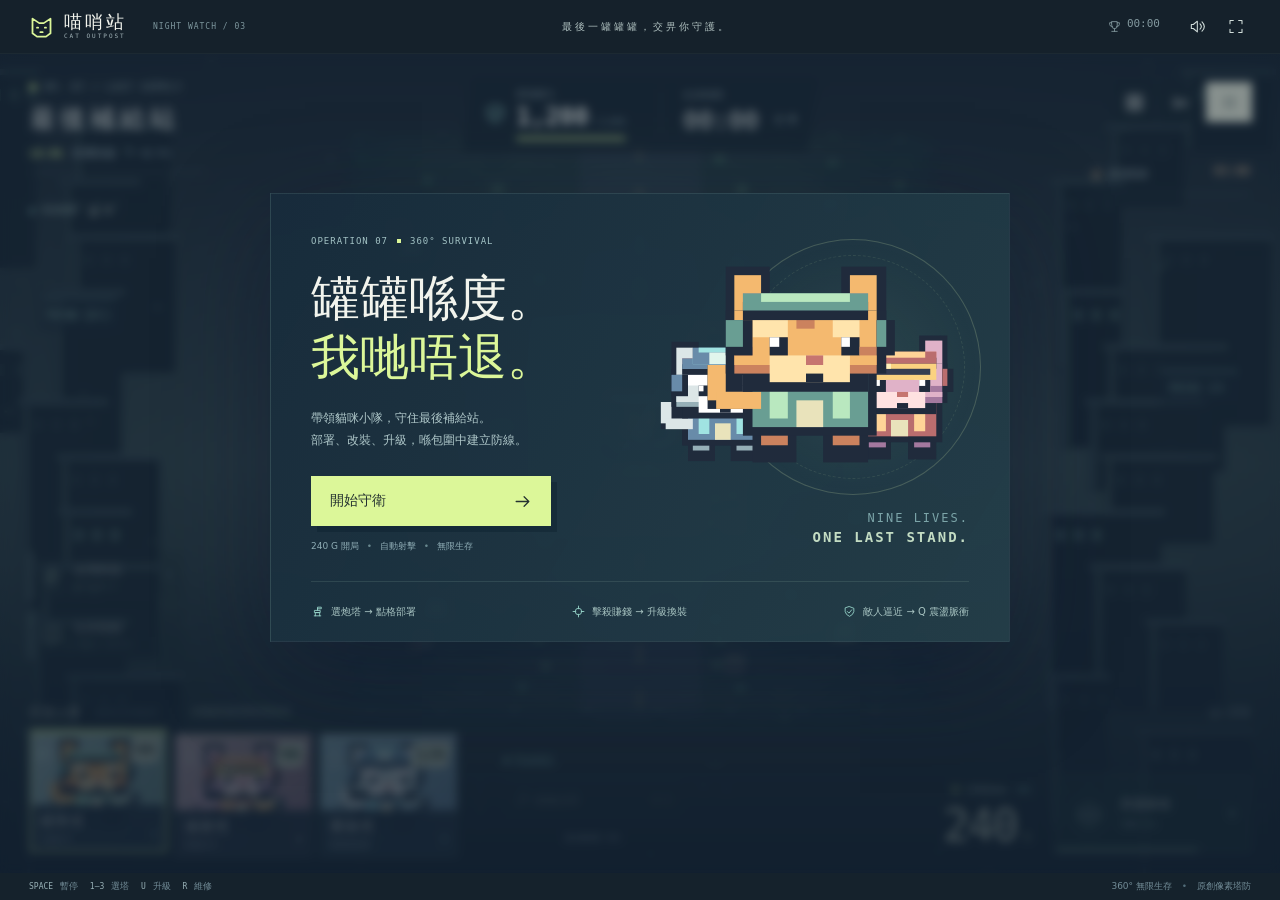
==== index.html @ 910d5612 "Publish Cat Outpost 1.2.0" ====
<!doctype html>
<html lang="zh-Hant">
  <head>
    <meta charset="UTF-8" />
    <meta name="viewport" content="width=device-width, initial-scale=1.0, viewport-fit=cover" />
    <meta name="theme-color" content="#15212b" />
    <meta name="description" content="喵哨站：360 度貓咪塔防生存遊戲。建造炮塔、改裝武器、守住最後一罐罐罐。" />
    <title>喵哨站 · CAT OUTPOST</title>
    <link rel="icon" type="image/svg+xml" href="data:image/svg+xml,%3Csvg xmlns='http://www.w3.org/2000/svg' viewBox='0 0 48 48'%3E%3Crect width='48' height='48' rx='12' fill='%231b2520'/%3E%3Cpath d='M9 35V11l12 9h6l12-9v24z' fill='%23f5b777'/%3E%3Cpath d='M17 27h4v4h-4m10-4h4v4h-4' fill='%231b2520'/%3E%3C/svg%3E" />
    <script type="module" crossorigin src="./assets/index-BpsrRZ1t.js"></script>
    <link rel="stylesheet" crossorigin href="./assets/index-DExnrjop.css">
  </head>
  <body><div id="app"></div></body>
</html>
---- assets/index-DExnrjop.css ----
:root{color-scheme:dark;font-family:PingFang TC,Noto Sans TC,system-ui,sans-serif;color:#f2f4ed;background:#111b24;--ink: #17232e;--panel: #202e3bf5;--line: #d1e7e122;--muted: #a4b6bb;--accent: #dcf799;--cyan: #9ad8cd;--orange: #f6be86;font-synthesis:none;font-variant-numeric:tabular-nums}*{box-sizing:border-box}body{margin:0;min-width:320px;overflow:hidden}button{font:inherit;color:inherit;cursor:pointer;border:0;background:#ffffff0a;min-height:38px;touch-action:manipulation;-webkit-tap-highlight-color:transparent;transition:background .15s,color .15s,transform .15s}button:hover:not(:disabled){background:#ffffff1a}button:disabled{opacity:.4;cursor:default}button:focus-visible,summary:focus-visible,a:focus-visible,canvas:focus-visible{outline:2px solid var(--accent);outline-offset:3px}[hidden]{display:none!important}.icon{width:19px;height:19px;display:inline-block;vertical-align:middle;flex-shrink:0}.icon-button{display:inline-flex;align-items:center;justify-content:center;width:38px;padding:0}kbd{font:10px ui-monospace,monospace;color:var(--muted)}.primary-button{display:flex;align-items:center;justify-content:space-between;gap:15px;color:#243130;background:var(--accent);font-weight:700;min-height:46px;padding:12px 18px}.primary-button:hover:not(:disabled){background:#edffbb}.primary-button .price{color:inherit}.text-button{display:inline-flex;align-items:center;gap:6px;font-size:11px;color:var(--muted);padding:3px 0;min-height:25px;background:none}.text-button .icon{width:13px}.skip-link{position:fixed;top:-100px;left:15px;z-index:30;background:var(--accent);color:var(--ink);padding:12px}.skip-link:focus{top:8px}.shell{width:100%;height:100dvh;max-width:1920px;margin:auto;display:flex;flex-direction:column;overflow:hidden;background:#1b2935}.topbar{height:54px;flex-shrink:0;display:flex;justify-content:space-between;align-items:center;padding:0 28px;gap:20px;background:#15212beb;z-index:12;border-bottom:1px solid #c9dfdf0a}.brand{display:flex;align-items:center;gap:9px}.brand>.icon{width:27px;height:27px;color:var(--accent)}h1{font-size:18px;margin:0;letter-spacing:3px;line-height:1.1}h1 small{display:block;font:6px/1.7 ui-monospace,monospace;letter-spacing:2px;color:var(--muted)}.edition{font:8px monospace;color:#7d969d;margin-left:17px;letter-spacing:1px}.header-note{font-size:10px;color:#b1c2c1;letter-spacing:3px;margin-left:-60px}.header-actions{display:flex;align-items:center;gap:6px}.header-actions button{background:none;color:#d0dcd9;min-height:32px;width:32px}.header-actions .icon{width:16px}.record{display:flex;gap:6px;margin-right:16px;color:#82989e;font:11px monospace}.record .icon{width:13px}.record b{font-weight:400}.game-layout,.battle-panel,.stage{position:relative;flex:1;min-height:0}.game-layout{display:flex}.battle-panel{display:flex;flex-direction:column}.stage{overflow:hidden;isolation:isolate}#battle{width:100%;height:100%;display:block;image-rendering:pixelated;touch-action:none}.scene-vignette{position:absolute;inset:0;pointer-events:none;background:linear-gradient(180deg,#12202e55,transparent 25%,transparent 62%,#101d2de0 100%),linear-gradient(90deg,#15233155,transparent 25%,transparent 75%,#15233155)}.mission{position:absolute;top:28px;left:30px;pointer-events:none}.mission-code{font:9px monospace;letter-spacing:1.5px;color:#b9d4d1;display:flex;gap:8px;align-items:center}.mission-code i{width:6px;height:6px;background:var(--accent)}.mission h2{margin:10px 0 11px;font-size:25px;font-weight:600;letter-spacing:5px}.sector{display:flex;align-items:center;gap:9px;font-size:11px;color:var(--muted)}#danger{font:700 11px monospace;color:var(--accent)}#next-level{font-size:9px;color:#8ca3ab}.sector.assault #phase-label{color:#f0b39c}.phase-track{height:2px;width:176px;background:#c8e4da19;margin-top:10px}.phase-track i{display:block;height:100%;background:#cde1af;width:0}.stats{position:absolute;left:50%;top:24px;transform:translate(-50%);display:flex;align-items:center;gap:25px;background:#152430b0;padding:10px 22px 12px;clip-path:polygon(10px 0,100% 0,calc(100% - 10px) 100%,0 100%);backdrop-filter:blur(8px)}.stat-label{font-size:9px;color:var(--muted);display:block;letter-spacing:1px}.base-stat{display:flex;align-items:center;gap:10px;min-width:151px}.base-stat>.icon{color:var(--cyan);width:22px;height:22px}.stat-value{font:700 24px/1.2 ui-monospace,monospace;margin-top:2px}.stat-value>span{font:9px system-ui;color:#8da9af;margin-left:5px}.base-track,.health-track,.boss-progress{height:3px;background:#0c192855;margin-top:5px}.base-track i,.health-track i,.boss-progress i{display:block;height:100%;width:100%;background:var(--accent)}.base-stat.critical .base-track i{background:#ee9b88}.timer-stat{position:relative;border-left:1px solid var(--line);padding-left:22px;min-width:115px}#timer{font:25px/1.5 ui-monospace,monospace}.kill-counter{font:10px monospace;display:inline-flex;align-items:center;gap:4px;margin-left:15px;color:#aac0c0}.kill-counter .icon{width:12px}.battle-tools{position:absolute;top:28px;right:28px;display:flex;gap:6px}.battle-tools button{background:#172631bb;min-height:40px;width:40px;font:700 13px monospace}.battle-tools #pause{color:#233338;background:#edf1df;width:46px}.battle-tools button[aria-pressed=true]{color:var(--accent)}.board-tag{position:absolute;left:30px;top:147px;display:flex;align-items:center;gap:7px;color:#abc4be;font-size:9px;pointer-events:none}.board-tag>i{width:4px;height:4px;background:var(--cyan)}.enemies-live{margin-left:4px;display:flex;align-items:center;gap:5px;color:#cfdbcd}.enemies-live .icon{width:12px}.enemies-live b{font:11px monospace}.boss-status{position:absolute;top:110px;right:30px;width:160px;color:#b3c4c6;font-size:10px}.boss-status>span{display:inline-flex;align-items:center;gap:5px}.boss-status .icon{width:13px;color:#e5bd91}.boss-status>b{float:right;color:#e6c098;font:12px monospace}.boss-progress{background:#b7e3d615;margin-top:8px;height:2px}.boss-progress i{background:#e6be8d;width:0}.tactical-actions .mobile-repair,.tactical-actions .mobile-critical{display:none}.tactical-actions{position:absolute;left:30px;bottom:214px;display:flex;flex-direction:column;gap:9px}.tactical-button{display:flex;align-items:center;gap:11px;text-align:left;padding:10px 13px 10px 10px;background:#1c2c37ab;border-left:2px solid #a8cdc0;min-width:154px}.tactical-button>.icon{color:#cfebc6;width:21px;height:21px}.tactical-button span{font-size:12px}.tactical-button small{display:block;font:7px monospace;letter-spacing:1.2px;color:#90a7ab;margin-top:4px}.tactical-button kbd{margin-left:auto;font-size:9px}.threat{position:absolute;pointer-events:none;display:flex;align-items:center;gap:5px;color:#dbeca5;font:10px monospace;padding:3px 6px;background:#1b2a36a6;border-radius:2px}.threat b{font-weight:400;color:#dee9dc}.threat-n{top:calc(var(--board-y) + 5px);left:calc(var(--board-x) + var(--board-size) / 2);transform:translate(-50%)}.threat-s{top:calc(var(--board-y) + var(--board-size) - 24px);left:calc(var(--board-x) + var(--board-size) / 2);transform:translate(-50%)}.threat-w{left:calc(var(--board-x) + 3px);top:calc(var(--board-y) + var(--board-size) / 2)}.threat-e{left:calc(var(--board-x) + var(--board-size) - 36px);top:calc(var(--board-y) + var(--board-size) / 2)}.deployment-bar{position:absolute;left:30px;right:30px;bottom:16px;z-index:4}.deploy-heading{display:flex;align-items:center;gap:15px;margin-bottom:9px;min-height:26px}.deploy-heading>span{font-size:11px;letter-spacing:2px;color:#edf1dd}.deploy-heading small{margin-left:9px;font:8px monospace;color:#7c989d;letter-spacing:1.5px}.deploy-heading p{margin:0;font-size:10px;color:#b7c8bd;border-left:1px solid #78918766;padding-left:15px}.deploy-heading>button{margin-left:auto}.deployment-content{display:flex;align-items:flex-end;gap:23px}.build-dock{display:flex;gap:8px}.dock-button{width:137px;height:123px;position:relative;overflow:hidden;padding:0;text-align:left;background:linear-gradient(120deg,#b8d6d4,#6c918e);color:#f7f7ec;border-top:3px solid #afc5c2;isolation:isolate}.dock-button:before{content:"";position:absolute;inset:0;z-index:-1;background:repeating-linear-gradient(135deg,transparent 0 12px,#ffffff08 12px 13px)}.dock-button:after{content:"";position:absolute;inset:0;box-shadow:inset 0 0 0 1px #e7ffd13b;pointer-events:none}.dock-button:hover:not(:disabled){transform:translateY(-5px);background:linear-gradient(120deg,#cce7df,#759d95)}.unit-rapid{background:linear-gradient(120deg,#d7b7c0,#926b80);border-top-color:#dcc2bd}.unit-heavy{background:linear-gradient(120deg,#a1c7d2,#6685a0);border-top-color:#c2e0df}.dock-button[aria-pressed=true]{border-top-color:var(--accent);transform:translateY(-5px)}.dock-button[aria-pressed=true]:after{box-shadow:inset 0 0 0 2px var(--accent)}.dock-button.unaffordable .dock-cost{color:#fff0d5;background:#574942}.dock-cost{position:absolute;top:5px;right:6px;z-index:2;min-width:28px;text-align:center;color:#25352d;font:700 16px/25px ui-monospace,monospace;background:#f0f5d7;padding:0 6px;clip-path:polygon(4px 0,100% 0,calc(100% - 4px) 100%,0 100%)}.unit-number{position:absolute;left:8px;top:8px;font:700 24px monospace;color:#fcfff94d}.dock-art{width:130px;height:101px;position:absolute;left:2px;top:-3px;image-rendering:pixelated;pointer-events:none}.unit-name{position:absolute;left:0;right:0;bottom:0;padding:8px 10px 7px;background:#1b293be8}.unit-name strong{font-size:14px;display:block;font-weight:600;letter-spacing:1px}.unit-name small{display:block;font-size:8px;color:#adbdc3;margin-top:3px}.dock-button>kbd{position:absolute;bottom:12px;right:10px;color:#a4beb6;font-size:10px}.deploy-divider{width:1px;height:95px;background:linear-gradient(transparent,#c9dfcf33,transparent);margin-bottom:7px}.support-bar{width:178px;padding-bottom:6px}.support-status{display:flex;justify-content:space-between;align-items:center;font-size:10px;color:var(--cyan);margin-bottom:9px;min-height:23px}.support-status:before{content:"";width:5px;height:5px;background:var(--cyan);margin-right:6px}.support-status>span{flex:1}.support-status.warning{color:#f2ad98}.support-status button{background:none;color:var(--orange);padding:0;min-height:22px;font-size:10px}.support-status .icon{width:12px}#repair-all{width:100%;display:flex;align-items:center;gap:6px;justify-content:flex-start;font-size:11px;min-height:39px;padding:8px 10px;border:1px solid #95b1ac33;background:#1b2e35aa}#repair-all>.icon{width:14px}#repair-all span{margin-left:auto;font:10px monospace;color:#e2cf9f}.cancel-deploy{display:flex;justify-content:center;width:100%;margin-top:6px;font-size:9px}.cancel-deploy kbd{font-size:8px}.combat-resources{display:flex;align-items:center;gap:24px;margin-left:auto;padding-bottom:5px}.wallet{text-align:right;min-width:122px}.wallet>span{color:#b5c8bf;font-size:10px;display:flex;align-items:center;justify-content:flex-end;gap:5px}.wallet>span .icon{width:13px;color:var(--accent)}.wallet>span small{color:var(--cyan);margin-left:3px;font:9px monospace}.wallet>div{margin-top:6px;color:#eff5da}.wallet b{font:500 44px/.95 ui-monospace,monospace;letter-spacing:-2px}.wallet>div small{color:#b4c99c;margin-left:7px;font:12px monospace}.pulse-button{display:flex;align-items:center;gap:12px;position:relative;min-height:77px;width:195px;border:1px solid #9dc6ac40;background:#1b3238ca;padding:14px;text-align:left;overflow:hidden;opacity:1!important}.pulse-button:after{content:"";position:absolute;height:2px;left:0;width:var(--charge);bottom:0;background:#a0bba9}.pulse-symbol{width:38px;height:38px;display:grid;place-items:center;color:#a6bbb4;border:1px solid #a4c0b830;transform:rotate(45deg)}.pulse-symbol>.icon{transform:rotate(-45deg);width:25px;height:25px}.pulse-button strong{display:block;font-size:12px;letter-spacing:1px;font-weight:500}.pulse-button small{display:block;color:#8fa7a9;font-size:9px;margin-top:5px}.pulse-button kbd{margin-left:auto}.pulse-button.ready{border-color:var(--accent);background:#33473bcc}.pulse-button.ready .pulse-symbol{color:var(--accent);border-color:#daf89988}.pulse-button.ready small{color:#d4eea3}.control-panel{position:absolute;right:25px;top:149px;bottom:187px;width:322px;z-index:8;background:var(--panel);box-shadow:0 12px 35px #0c182650;backdrop-filter:blur(18px);display:flex;flex-direction:column;border-top:2px solid var(--accent);animation:panel-in .2s ease-out}.panel-topline{display:flex;align-items:center;justify-content:space-between;padding:6px 8px 0 17px;flex-shrink:0;font-size:10px;color:#a9c0bd}.panel-topline .icon-button{width:32px;min-height:32px;background:none}.panel-topline .icon{width:17px}.panel-content{display:flex;flex-direction:column;flex:1;min-height:0}.tabs{display:flex;padding:0 17px;gap:15px;height:39px;flex-shrink:0;border-bottom:1px solid var(--line)}.tabs button{background:none;padding:0 10px;color:#9fb4b9;font-size:11px;min-height:32px;border-bottom:2px solid transparent}.tabs button[aria-selected=true]{color:var(--accent);border-color:var(--accent)}#sidebar{flex:1;min-height:0;overflow-y:auto;overscroll-behavior:contain;scrollbar-width:thin;scrollbar-color:#5c777a #1e2d39;padding:18px}.panel-heading{display:flex;align-items:center;justify-content:space-between;margin-bottom:12px}.eyebrow{font:8px monospace;color:#86a3ac;letter-spacing:1.5px}h2{margin:5px 0 0;font-size:22px;letter-spacing:1px;font-weight:600;text-wrap:balance}h3{margin:0;font-size:14px;font-weight:600}.panel-heading .icon-button{width:29px;min-height:29px;background:none}.count-badge,.level-badge{font:10px monospace;color:#e5efbc;border:1px solid #adc99933;padding:4px 6px;white-space:nowrap}.panel-intro{font-size:12px;color:var(--muted);line-height:1.8;margin:12px 0 17px}.selection-hero,.inspector-hero{display:flex;align-items:center;gap:8px}.tower-art{width:111px;height:86px;flex-shrink:0;image-rendering:pixelated}.selection-hero h3{font-size:20px;margin:5px 0 8px}.price{display:inline-flex;gap:4px;align-items:center;font:11px monospace;color:var(--accent);white-space:nowrap}.price .icon{width:13px;height:13px}.build-selection>p{color:var(--muted);font-size:11px;line-height:1.8;margin:10px 0 0}.tower-stats{display:grid;grid-template-columns:repeat(3,1fr);text-align:center;padding:15px 0;margin:6px 0;border-top:1px solid var(--line);border-bottom:1px solid var(--line)}.tower-stats div+div{border-left:1px solid var(--line)}.tower-stats b{font:22px monospace;display:block}.tower-stats span{font-size:9px;color:var(--muted);margin-top:6px;display:block}.logistics{padding:12px 0;margin-top:16px;border-top:1px solid var(--line)}.logistics>div{display:flex;justify-content:space-between;font-size:11px}.logistics b{color:var(--accent);font:12px monospace}.logistics p{color:var(--muted);font-size:11px;line-height:1.8}.field-tip{display:flex;gap:9px;margin-top:17px;color:#acc7bc}.field-tip p{margin:0;font-size:11px;line-height:1.8}.field-tip>.icon{width:16px;margin-top:2px}.inspector-hero{margin:0 -5px 15px;gap:3px}.inspector-hero h3{display:flex;align-items:center;gap:8px;font-size:16px}.inspector-hero p{font-size:10px;color:#9db6bc;margin:7px 0}.inspector-hero .level-badge{font-size:9px;padding:3px 5px}.tower-health>div:first-child{display:flex;justify-content:space-between;font-size:10px;color:var(--muted)}.tower-health b{font:11px monospace;color:#d3e4d9}.health-track{height:4px;margin-top:7px}.health-track i{background:var(--cyan)}.tower-actions{display:flex;gap:7px;margin-top:12px}.tower-actions button{display:flex;align-items:center;justify-content:center;gap:5px;flex:1;font-size:10px;min-height:40px;padding:7px;background:#cde5dc0d}.tower-actions button:first-child{background:var(--accent);color:#263b35}.tower-actions button:first-child .price{color:inherit}.tower-actions .icon{width:13px}.tower-actions .price{font-size:10px}.upgrade-gain{font-size:9px;color:#92abb1;line-height:1.9;margin:8px 0}.upgrade-gain b{color:#d9efb2}.section-label{display:flex;align-items:center;justify-content:space-between;font-size:12px;margin:21px 0 10px}.section-label span{font-size:9px;color:var(--muted)}.priority-options{display:flex;gap:5px}.priority-options button{flex:1;padding:8px 4px;font-size:10px;background:#15253077}.priority-options button[aria-pressed=true]{background:#c9e7c425;color:var(--accent)}.weapon-grid{display:grid;grid-template-columns:repeat(2,1fr);gap:6px}.weapon-option{display:flex;justify-content:space-between;align-items:center;padding:10px 8px;min-height:44px;border:1px solid transparent}.weapon-option span{font-size:11px}.weapon-option .icon{width:12px;margin-right:5px}.weapon-option small{color:#9aafb2;font:9px monospace}.weapon-option.equipped:disabled,.chassis-option.equipped:disabled{opacity:1;border-color:#9ec8b050;color:#cfeab7;background:#cbe5b40a}.weapon-option.pending,.chassis-option.pending{border-color:var(--accent)}.chassis-details{border-top:1px solid var(--line);margin-top:17px;padding-top:13px}.chassis-details summary{font-size:11px;cursor:pointer;padding:3px 0;min-height:35px}.chassis-details summary span{font-size:9px;color:var(--muted);display:block;margin:6px 0 0 13px}.chassis-options{display:flex;gap:5px;margin-top:11px}.chassis-option{flex:1;padding:9px 4px;border:1px solid transparent}.chassis-option strong{font-weight:500;font-size:10px;display:block}.chassis-option small{color:var(--muted);font-size:9px;display:block;margin-top:5px}.swap-preview{padding:12px;border-left:2px solid var(--accent);background:#b8d8c30b;margin-top:15px}.preview-title{display:flex;align-items:center;justify-content:space-between;font-size:11px}.preview-title .icon-button{width:25px;min-height:25px;background:none}.swap-preview p{color:var(--muted);font-size:11px;line-height:1.7}.comparison{margin:12px 0;font-size:11px}.comparison>div{display:flex;justify-content:space-between;margin:9px 0}.comparison dt{color:#9db4ba}.comparison dd{margin:0;font-family:monospace}.comparison b{color:var(--accent)}.swap-preview .primary-button{width:100%;min-height:40px;font-size:11px;padding:9px 12px}.swap-preview>small{display:block;color:#92aab0;font-size:9px;text-align:center;margin-top:9px}.sell-button{display:flex;align-items:center;width:100%;font-size:10px;background:none;color:#d0aca2;margin-top:16px;padding:7px 4px}.sell-button .icon{width:14px;margin-right:6px}.sell-button span{margin-left:auto;font:11px monospace}.sell-confirm{background:#ccac880a;border-left:2px solid var(--orange);padding:12px;margin-top:16px}.sell-confirm strong{font-size:12px}.sell-confirm p{font-size:11px;color:var(--muted)}.sell-confirm>div{display:flex;gap:6px}.sell-confirm button{flex:1;font-size:10px;padding:8px 6px}.sell-confirm button:first-child{color:#eed2a4}.tech-card{padding:15px 0 17px;border-bottom:1px solid var(--line)}.tech-title{display:flex;align-items:center;gap:10px}.tech-icon{width:34px;height:34px;display:grid;place-items:center;background:#badcbd12;color:#cbe6b1}.tech-title h3{font-size:13px}.tech-title small{font-size:9px;color:var(--muted);display:block;margin-top:4px}.tech-title .level-badge{margin-left:auto}.tech-effect{font:30px monospace;margin:14px 0 10px}.tech-effect span{font-size:13px;margin-left:15px;color:#a0b7ba}.tech-progress{display:flex;gap:4px;margin-bottom:13px}.tech-progress i{flex:1;height:3px;background:#c1e2da18}.tech-progress i.filled{background:var(--accent)}.tech-buy{display:flex;align-items:center;gap:7px;width:100%;font-size:11px;min-height:40px;padding:8px 10px;background:#d3e6b90e}.tech-buy .price{margin-left:auto}.tech-buy>.icon{width:14px}.fine-print{font-size:11px;line-height:1.9;color:#94aeb4}.info-mission{border-left:2px solid #83b6ad;padding:1px 0 1px 12px;margin:20px 0}.info-mission h3{font-size:13px;line-height:1.6}.info-mission p{font-size:11px;line-height:1.9;color:var(--muted);margin:7px 0}.weapon-guide p{display:flex;align-items:flex-start;gap:10px;font-size:11px;line-height:1.8;margin:11px 0}.weapon-guide b{flex-shrink:0;color:var(--cyan);font-weight:500}.weapon-guide span{color:var(--muted)}.enemy-guide p{display:flex;align-items:center;gap:7px;font-size:11px;margin:12px 0}.enemy-guide i{width:6px;height:6px}.enemy-guide span{margin-left:auto;color:var(--muted);font-size:10px}.personal-record{display:flex;justify-content:space-between;border-top:1px solid var(--line);padding-top:15px;margin-top:20px;font-size:10px;color:var(--muted)}.personal-record .icon{width:14px;margin-right:4px}.personal-record b{font:24px monospace;color:var(--accent);text-align:right}.personal-record small{display:block;font:10px system-ui;color:var(--muted);margin-top:6px}.page-footer{height:27px;display:flex;align-items:center;justify-content:space-between;padding:0 29px;font-size:9px;color:#738d98;background:#15222c;flex-shrink:0}.page-footer kbd{color:#96afb5;font-size:8px;margin:0 4px 0 9px}.page-footer kbd:first-child{margin-left:0}.page-footer i{font-style:normal;margin:0 7px;color:#526d7a}.overlay{position:absolute;inset:0;z-index:10;background:#14243377;display:flex;align-items:center;justify-content:center;backdrop-filter:blur(5px);padding:18px 18px 110px}.overlay.hidden{display:none}.intro-card{width:740px;max-width:100%;position:relative;display:grid;grid-template-columns:1fr 1fr;background:linear-gradient(120deg,#182b3bf7,#243e49f2);border:1px solid #c7e1d415;box-shadow:0 30px 100px #0a142d77;padding:42px 40px 0}.intro-copy{z-index:1}.intro-topline{font:9px monospace;letter-spacing:1px;color:#a3c3c5;display:flex;align-items:center;gap:9px}.intro-topline i{width:4px;height:4px;background:var(--accent)}.intro-card h2{font-size:49px;line-height:1.2;font-weight:800;letter-spacing:0;margin:24px 0 19px;white-space:nowrap}.intro-card em{color:var(--accent);font-style:normal}.intro-card p{font-size:12px;line-height:1.9;color:#afc7c9;margin:0 0 24px}.start-button{width:240px;padding:14px 19px;min-height:50px;font-size:14px;box-shadow:6px 6px #0c1e2b66}.intro-footnote{display:block;font-size:9px;color:#90aeb6;margin-top:14px}.intro-footnote i{font-style:normal;margin:0 5px;color:#698990}.intro-art{position:relative;min-width:0;display:flex;align-items:center;justify-content:center}#hero-cat{position:relative;width:335px;height:317px;image-rendering:pixelated;margin-top:-32px;margin-left:8px;z-index:1}.art-ring{position:absolute;width:256px;height:256px;border:1px solid #d9efae33;border-radius:50%;background:radial-gradient(circle,#b4edab12,transparent 70%);top:3px;right:-12px}.art-ring:after{content:"";position:absolute;inset:15px;border:1px dashed #d9efae1a;border-radius:50%}.hero-codename{position:absolute;bottom:5px;right:0;font:12px/1.5 monospace;color:#7ca5a9;letter-spacing:2px;text-align:right}.hero-codename b{color:#c3dcc3;font-size:14px}.intro-bottom{grid-column:1/-1;margin-top:28px;border-top:1px solid #a9cfbd22;padding:20px 0;display:flex;justify-content:space-between;gap:12px;font-size:10px;color:#a8c4c2}.intro-bottom .icon{width:13px;color:var(--cyan);margin-right:4px}#app[data-status=ready] .deployment-bar{opacity:.45;pointer-events:none}#app[data-status=ready] .tactical-actions{opacity:.4;pointer-events:none}#app[data-status=paused] .overlay{pointer-events:none;background:none;backdrop-filter:none;align-items:flex-start;padding-top:103px}.pause-card{pointer-events:auto;display:flex;align-items:center;gap:17px;background:#1c2d3bf0;border-left:3px solid var(--accent);padding:10px 13px;box-shadow:0 8px 20px #14253466}.pause-card h2{font-size:14px;margin:0}.pause-card .primary-button{min-height:34px;font-size:11px;padding:8px 11px}.pause-card :is(.overlay-symbol,.eyebrow,p,small){display:none}.end-card{width:430px;max-width:100%;padding:33px;background:#1e3242f5;border-top:3px solid #e0c893;text-align:center;box-shadow:0 20px 60px #0b172d88}.end-card .overlay-symbol{display:block;color:var(--orange);margin-bottom:13px}.end-card .overlay-symbol>.icon{width:42px;height:42px}.end-card h2{font-size:29px;margin:12px 0}.end-card p{font-size:12px;color:#a8c2c4}.end-stats{display:flex;justify-content:space-between;margin:25px 0;gap:10px}.end-stats span{display:block;font-size:10px;color:#9eb9bf;margin-bottom:8px}.end-stats b{font:25px monospace}.end-record{font-size:11px;color:#d5e5a8;padding:16px 0;border-top:1px solid var(--line)}.end-record .icon{width:14px}.end-card .primary-button{width:100%;margin-bottom:13px}.end-card>small{font-size:9px;color:#8da9b2}.toast{position:absolute;left:50%;bottom:200px;max-width:90%;width:max-content;z-index:11;pointer-events:none;background:#1b3040f2;color:#e7eed8;border-left:3px solid var(--accent);padding:10px 17px;font-size:12px;line-height:1.7;opacity:0;transform:translate(-50%,7px);transition:transform .2s,opacity .2s;box-shadow:0 5px 15px #0d1c2c44}.toast.visible{opacity:1;transform:translate(-50%)}.placement-preview{position:absolute;left:50%;bottom:188px;transform:translate(-50%);z-index:9;display:flex;align-items:center;gap:12px;background:#1b3041f5;border-left:3px solid var(--accent);box-shadow:0 12px 35px #07162b55;padding:12px;width:min(460px,90%)}.placement-preview>div{flex:1}.placement-preview strong{font-size:13px;color:var(--accent);display:block}.placement-preview span{display:block;font-size:10px;color:#b4c9c4;margin-top:5px}.placement-preview .primary-button{font-size:12px;padding:11px 13px}.placement-preview>.icon-button{min-height:44px;width:30px;background:none}.stage:has(.placement-preview:not([hidden])) .toast{bottom:270px}@keyframes panel-in{0%{opacity:0;transform:translate(10px)}to{opacity:1;transform:translate(0)}}@media(max-width:1200px){.mission{left:22px}.mission h2{font-size:22px}.stats{padding:9px 15px;gap:16px}.base-stat{min-width:130px}.stat-value{font-size:21px}.timer-stat{min-width:95px;padding-left:15px}.kill-counter{margin-left:7px}#timer{font-size:23px}.tactical-actions{left:20px}.tactical-button{min-width:132px}.tactical-button span{font-size:11px}.tactical-button small{font-size:6px}.deployment-bar{left:22px;right:22px}.deployment-content{gap:17px}.dock-button{width:121px}.dock-art{width:125px;height:97px;left:-3px}.support-bar{width:153px}.combat-resources{gap:18px}.pulse-button{width:174px;gap:10px;padding:12px}.wallet{min-width:98px}.wallet b{font-size:37px}.control-panel{right:20px;width:305px}}@media(max-width:1000px)and (min-width:760px){.edition,.header-note{display:none}.stats{top:20px;left:53%}.stat-value>span{display:none}.base-stat{min-width:91px}.timer-stat{min-width:87px}.kill-counter{display:none}.mission h2{font-size:19px;letter-spacing:3px}.mission-code{font-size:7px}.sector{gap:5px;font-size:9px}#next-level{display:none}.boss-status{width:132px;font-size:9px;right:22px}.tactical-actions{bottom:208px;left:15px}.tactical-button{min-width:42px;width:42px;padding:11px;border:0}.tactical-button>:is(span,kbd){display:none}.deploy-heading small{display:none}.deployment-content{gap:12px}.dock-button{width:105px;height:118px}.dock-art{width:113px;height:88px;left:-3px;top:0}.support-bar{width:145px}.deploy-divider{display:none}.combat-resources{gap:13px}.wallet{min-width:90px}.pulse-button{width:66px;padding:12px;height:71px}.pulse-button>:is(span:not(.pulse-symbol),kbd){display:none}}@media(max-width:759px){.topbar{height:44px;padding:0 13px}.brand{gap:6px}.brand>.icon{width:22px}h1{font-size:15px;letter-spacing:2px}h1 small{font-size:5px;line-height:1.5}.edition,.header-note{display:none}.record{margin-right:4px;font-size:10px;gap:4px}.record .icon{width:11px}.header-actions{gap:2px}.header-actions button{width:30px;min-height:30px}.page-footer{display:none}.mission{top:72px;left:13px}.mission-code{font-size:6px;letter-spacing:1px}.mission-code i{width:4px;height:4px}.mission h2{display:none}.sector{margin-top:7px;gap:6px;font-size:9px}#danger{font-size:9px}#next-level{font-size:8px}.phase-track{width:145px;margin-top:6px}.stats{left:12px;right:106px;top:12px;padding:7px 12px 8px;transform:none;clip-path:none;justify-content:space-between;gap:12px;min-height:47px}.base-stat{min-width:0;gap:7px;flex:1}.base-stat>.icon{width:18px}.base-stat>div{flex:1;max-width:103px}.stat-label{font-size:7px;letter-spacing:.5px}.stat-value{font-size:20px}.stat-value>span{display:none}.base-track{margin-top:3px;height:2px}.timer-stat{min-width:69px;padding-left:10px}#timer{font-size:20px;line-height:1.3}.kill-counter{display:none}.battle-tools{right:12px;top:15px;gap:4px}.battle-tools button{width:34px;min-height:40px;font-size:11px}.battle-tools #pause{width:38px}.battle-tools #grid,.board-tag{display:none}.boss-status{right:13px;top:73px;width:116px;font-size:8px}.boss-status .icon{width:11px}.boss-status>b{font-size:10px}.boss-progress{margin-top:7px}.tactical-actions{left:12px;top:125px;bottom:auto;flex-direction:row;gap:5px}.tactical-button{min-width:35px;width:35px;padding:8px;min-height:35px;border:0;background:#172936bb}.tactical-button>.icon{width:18px;height:18px}.tactical-button>:is(span,kbd){display:none}.tactical-actions .mobile-repair,.tactical-actions .mobile-critical{display:flex}.tactical-actions .mobile-critical{color:#f3ac97}.deployment-bar{left:12px;right:12px;bottom:calc(10px + env(safe-area-inset-bottom))}.deploy-heading{gap:9px;margin-bottom:8px;min-height:19px}.deploy-heading>span{font-size:9px;letter-spacing:1px}.deploy-heading small{display:none}.deploy-heading p{font-size:8px;padding-left:9px}.deploy-heading>button{font-size:0;min-height:26px;width:24px}.deploy-heading>button .icon{width:15px}.deployment-content{display:grid;grid-template-columns:1fr 77px;gap:9px;align-items:end}.build-dock{gap:5px}.dock-button{width:auto;flex:1;height:106px;min-width:0;border-top-width:2px}.dock-art{width:115px;height:89px;left:50%;transform:translate(-50%);top:-9px}.dock-cost{top:3px;right:3px;font-size:13px;min-width:24px;line-height:22px;padding:0 4px}.unit-number{top:5px;left:5px;font-size:17px}.unit-name{padding:6px 6px 5px}.unit-name strong{font-size:11px;letter-spacing:0}.unit-name small{font-size:7px;margin-top:3px}.dock-button>kbd{display:none}.dock-button[aria-pressed=true]{transform:translateY(-4px)}.deploy-divider,.support-bar{display:none}.combat-resources{grid-column:2;grid-row:1;display:flex;flex-direction:column;gap:8px;align-items:stretch;width:77px;margin:0;padding:0}.wallet{min-width:0;text-align:center}.wallet>span{font-size:7px;justify-content:center;gap:3px}.wallet>span .icon{width:10px}.wallet>span small{display:none}.wallet>div{margin-top:5px}.wallet b{font-size:27px;letter-spacing:-1px}.wallet>div small{font-size:8px;margin-left:3px}.pulse-button{width:77px;min-height:46px;height:46px;justify-content:center;padding:9px 4px;gap:4px}.pulse-symbol{width:22px;height:22px;border:0;flex-shrink:0}.pulse-symbol>.icon{width:22px;height:22px}.pulse-button strong{font-size:9px;letter-spacing:0}.pulse-button small{font-size:8px;margin-top:3px;white-space:nowrap}.pulse-button>kbd{display:none}.control-panel{top:auto;bottom:calc(145px + env(safe-area-inset-bottom));left:10px;right:10px;width:auto;max-height:min(510px,66dvh);border-top-width:3px}.panel-topline{padding:6px 8px 0 16px;min-height:37px}.panel-topline .icon-button{width:40px;min-height:40px}.tabs{height:42px}.tabs button{font-size:12px;min-height:42px}#sidebar{padding:17px}.tower-actions button,.priority-options button,.chassis-option,.sell-button,.sell-confirm button,.tech-buy{min-height:44px}.weapon-option{min-height:46px}.section-label{margin-top:20px}.chassis-details summary{min-height:44px;font-size:12px}.chassis-details summary span{display:inline;margin-left:6px;font-size:9px}.inspector-hero{justify-content:flex-start;gap:10px}.inspector-hero h3{font-size:17px}.tower-actions button,.priority-options button,.tower-actions .price{font-size:11px}.placement-preview{bottom:calc(157px + env(safe-area-inset-bottom));padding:10px;gap:7px;width:calc(100% - 24px)}.placement-preview strong{font-size:12px}.placement-preview span{font-size:9px}.placement-preview .primary-button{font-size:11px;min-height:44px;padding:10px;gap:7px}.placement-preview .primary-button .icon{width:13px}.placement-preview>.icon-button{width:24px}.toast{bottom:164px;font-size:10px;padding:8px 11px;max-width:calc(100% - 25px)}.stage:has(.placement-preview:not([hidden])) .toast{bottom:237px}.overlay{padding:25px 17px 118px}.intro-card{width:370px;grid-template-columns:1fr;padding:25px 24px 0;overflow:hidden}.intro-copy{position:relative}.intro-topline{font-size:8px;gap:6px;letter-spacing:.5px}.intro-card h2{font-size:39px;line-height:1.15;margin:140px 0 15px}.intro-card p{font-size:11px;margin:0 0 20px}.intro-art{position:absolute;top:32px;right:12px;width:150px;height:142px;pointer-events:none}#hero-cat{width:150px;height:142px;margin:0}.art-ring{width:150px;height:150px;top:-8px;right:-13px}.hero-codename{display:none}.start-button{width:100%;min-height:47px;font-size:13px}.intro-footnote{font-size:8px;margin-top:12px}.intro-bottom{margin-top:18px;padding:14px 0;font-size:8px;display:grid;gap:8px}.intro-bottom .icon{width:12px}#app[data-status=paused] .overlay{padding-top:117px}.pause-card{gap:13px;padding:8px 10px}.pause-card h2{font-size:12px}.pause-card .primary-button{min-height:35px;font-size:10px}.end-card{padding:25px}.end-card h2{font-size:25px}.end-stats b{font-size:22px}}@media(max-width:360px){.stats{right:100px;gap:8px;padding:8px}.stat-value,#timer{font-size:18px}.base-stat{gap:5px}.timer-stat{padding-left:7px;min-width:61px}.base-stat>.icon{width:15px}.deployment-content{grid-template-columns:1fr 68px;gap:7px}.combat-resources,.pulse-button{width:68px}.pulse-symbol{display:none}.dock-art{width:102px;height:79px;top:-1px}.unit-name strong{font-size:10px}.unit-name small{font-size:6px}.dock-cost{font-size:12px}.deploy-heading p{max-width:152px;overflow:hidden;text-overflow:ellipsis;white-space:nowrap}.intro-card{padding:20px 20px 0}.intro-card h2{font-size:35px;margin-top:130px}.intro-art{right:6px;top:23px;width:140px;height:132px}#hero-cat{width:140px;height:132px}.intro-topline{font-size:7px}.intro-bottom{padding:12px 0;margin-top:15px}.control-panel{max-height:63dvh}#next-level{display:none}.phase-track{width:105px}}@media(max-height:650px)and (min-width:760px){.topbar{height:40px}.page-footer{height:20px}.intro-card{padding-top:25px;width:660px}.intro-card h2{font-size:38px;margin:16px 0}.intro-card p{margin-bottom:16px}#hero-cat{width:260px;height:245px}.intro-bottom{margin-top:15px;padding:13px 0}.art-ring{width:210px;height:210px}.control-panel{top:60px}}@media(max-height:700px)and (max-width:759px){.intro-card{padding-top:19px}.intro-card h2{font-size:32px;margin-top:130px}.intro-card p{font-size:10px;margin-bottom:15px}.intro-art{width:140px;height:132px;right:6px;top:23px}#hero-cat{width:140px;height:132px}.art-ring{width:120px;height:120px}.intro-bottom{margin-top:15px;padding:12px 0}}@media(prefers-reduced-motion:reduce){*,*:before,*:after{animation:none!important;transition:none!important;scroll-behavior:auto!important}}
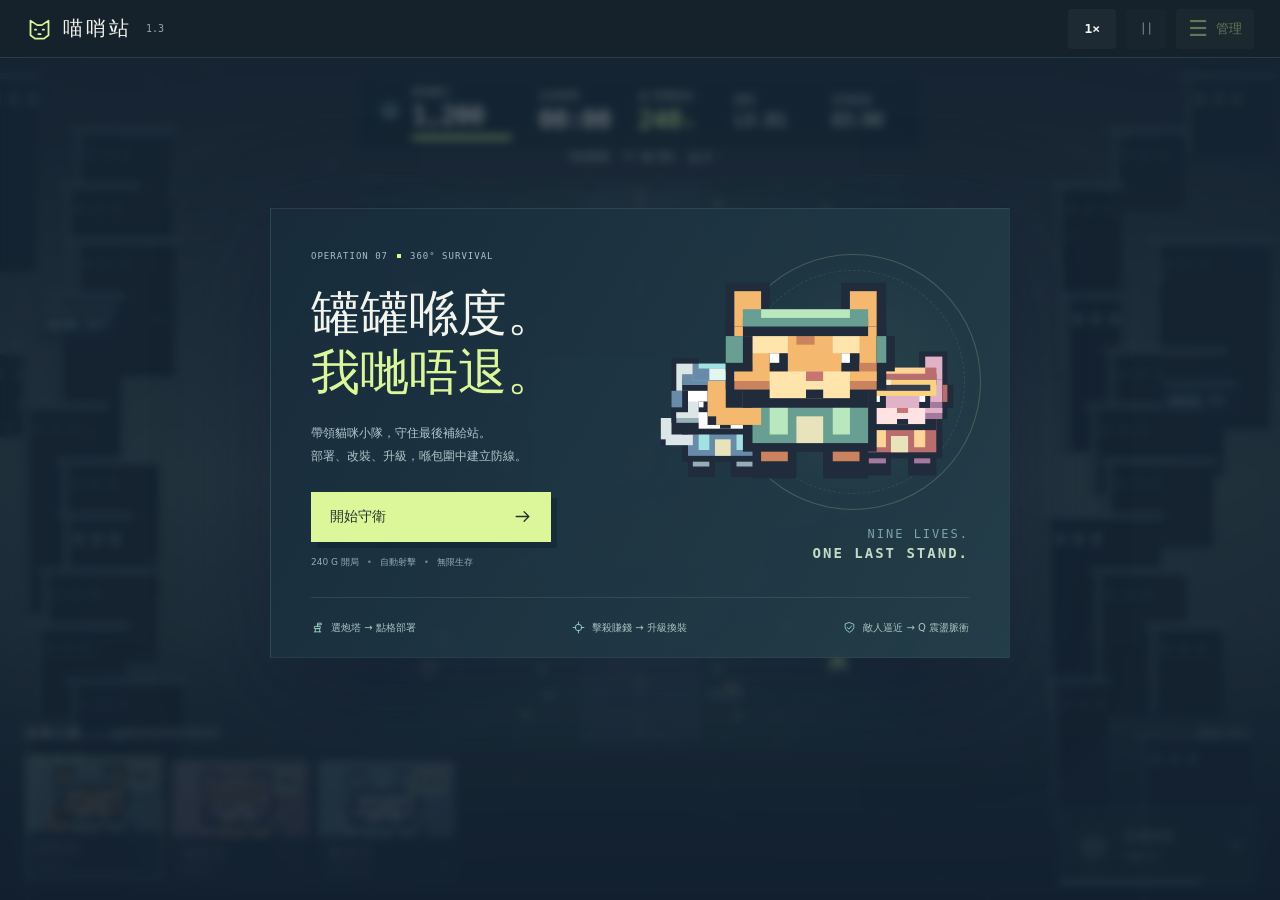
==== commit 9277fe30: "Publish Cat Outpost 1.3.0 unified management and balance" ====
--- a/index.html
+++ b/index.html
@@ -7,8 +7,8 @@
     <meta name="description" content="喵哨站：360 度貓咪塔防生存遊戲。建造炮塔、改裝武器、守住最後一罐罐罐。" />
     <title>喵哨站 · CAT OUTPOST</title>
     <link rel="icon" type="image/svg+xml" href="data:image/svg+xml,%3Csvg xmlns='http://www.w3.org/2000/svg' viewBox='0 0 48 48'%3E%3Crect width='48' height='48' rx='12' fill='%231b2520'/%3E%3Cpath d='M9 35V11l12 9h6l12-9v24z' fill='%23f5b777'/%3E%3Cpath d='M17 27h4v4h-4m10-4h4v4h-4' fill='%231b2520'/%3E%3C/svg%3E" />
-    <script type="module" crossorigin src="./assets/index-BpsrRZ1t.js"></script>
-    <link rel="stylesheet" crossorigin href="./assets/index-DExnrjop.css">
+    <script type="module" crossorigin src="./assets/index-CdiUGqIA.js"></script>
+    <link rel="stylesheet" crossorigin href="./assets/index-JSDxG2cL.css">
   </head>
   <body><div id="app"></div></body>
 </html>
--- a/assets/index-JSDxG2cL.css
+++ b/assets/index-JSDxG2cL.css
@@ -0,0 +1 @@
+:root{color-scheme:dark;font-family:PingFang TC,Noto Sans TC,system-ui,sans-serif;color:#f2f4ed;background:#111b24;--ink: #17232e;--panel: #202e3bf5;--line: #d1e7e122;--muted: #a4b6bb;--accent: #dcf799;--cyan: #9ad8cd;--orange: #f6be86;font-synthesis:none;font-variant-numeric:tabular-nums}*{box-sizing:border-box}body{margin:0;min-width:320px;overflow:hidden}button{font:inherit;color:inherit;cursor:pointer;border:0;background:#ffffff0a;min-height:38px;touch-action:manipulation;-webkit-tap-highlight-color:transparent;transition:background .15s,color .15s,transform .15s}button:hover:not(:disabled){background:#ffffff1a}button:disabled{opacity:.4;cursor:default}button:focus-visible,summary:focus-visible,a:focus-visible,canvas:focus-visible{outline:2px solid var(--accent);outline-offset:3px}[hidden]{display:none!important}.icon{width:19px;height:19px;display:inline-block;vertical-align:middle;flex-shrink:0}.icon-button{display:inline-flex;align-items:center;justify-content:center;width:38px;padding:0}kbd{font:10px ui-monospace,monospace;color:var(--muted)}.primary-button{display:flex;align-items:center;justify-content:space-between;gap:15px;color:#243130;background:var(--accent);font-weight:700;min-height:46px;padding:12px 18px}.primary-button:hover:not(:disabled){background:#edffbb}.primary-button .price{color:inherit}.text-button{display:inline-flex;align-items:center;gap:6px;font-size:11px;color:var(--muted);padding:3px 0;min-height:25px;background:none}.text-button .icon{width:13px}.skip-link{position:fixed;top:-100px;left:15px;z-index:30;background:var(--accent);color:var(--ink);padding:12px}.skip-link:focus{top:8px}.dock-button{width:137px;height:123px;position:relative;overflow:hidden;padding:0;text-align:left;background:linear-gradient(120deg,#b8d6d4,#6c918e);color:#f7f7ec;border-top:3px solid #afc5c2;isolation:isolate}.dock-button:before{content:"";position:absolute;inset:0;z-index:-1;background:repeating-linear-gradient(135deg,transparent 0 12px,#ffffff08 12px 13px)}.dock-button:after{content:"";position:absolute;inset:0;box-shadow:inset 0 0 0 1px #e7ffd13b;pointer-events:none}.dock-button:hover:not(:disabled){transform:translateY(-5px);background:linear-gradient(120deg,#cce7df,#759d95)}.unit-rapid{background:linear-gradient(120deg,#d7b7c0,#926b80);border-top-color:#dcc2bd}.unit-heavy{background:linear-gradient(120deg,#a1c7d2,#6685a0);border-top-color:#c2e0df}.dock-button[aria-pressed=true]{border-top-color:var(--accent);transform:translateY(-5px)}.dock-button[aria-pressed=true]:after{box-shadow:inset 0 0 0 2px var(--accent)}.dock-button.unaffordable .dock-cost{color:#fff0d5;background:#574942}.dock-cost{position:absolute;top:5px;right:6px;z-index:2;min-width:28px;text-align:center;color:#25352d;font:700 16px/25px ui-monospace,monospace;background:#f0f5d7;padding:0 6px;clip-path:polygon(4px 0,100% 0,calc(100% - 4px) 100%,0 100%)}.unit-number{position:absolute;left:8px;top:8px;font:700 24px monospace;color:#fcfff94d}.dock-art{width:130px;height:101px;position:absolute;left:2px;top:-3px;image-rendering:pixelated;pointer-events:none}.unit-name{position:absolute;left:0;right:0;bottom:0;padding:8px 10px 7px;background:#1b293be8}.unit-name strong{font-size:14px;display:block;font-weight:600;letter-spacing:1px}.unit-name small{display:block;font-size:8px;color:#adbdc3;margin-top:3px}.dock-button>kbd{position:absolute;bottom:12px;right:10px;color:#a4beb6;font-size:10px}.pulse-button{display:flex;align-items:center;gap:12px;position:relative;min-height:77px;width:195px;border:1px solid #9dc6ac40;background:#1b3238ca;padding:14px;text-align:left;overflow:hidden;opacity:1!important}.pulse-button:after{content:"";position:absolute;height:2px;left:0;width:var(--charge);bottom:0;background:#a0bba9}.pulse-symbol{width:38px;height:38px;display:grid;place-items:center;color:#a6bbb4;border:1px solid #a4c0b830;transform:rotate(45deg)}.pulse-symbol>.icon{transform:rotate(-45deg);width:25px;height:25px}.pulse-button strong{display:block;font-size:12px;letter-spacing:1px;font-weight:500}.pulse-button small{display:block;color:#8fa7a9;font-size:9px;margin-top:5px}.pulse-button kbd{margin-left:auto}.pulse-button.ready{border-color:var(--accent);background:#33473bcc}.pulse-button.ready .pulse-symbol{color:var(--accent);border-color:#daf89988}.pulse-button.ready small{color:#d4eea3}.panel-heading{display:flex;align-items:center;justify-content:space-between;margin-bottom:12px}.eyebrow{font:8px monospace;color:#86a3ac;letter-spacing:1.5px}h2{margin:5px 0 0;font-size:22px;letter-spacing:1px;font-weight:600;text-wrap:balance}h3{margin:0;font-size:14px;font-weight:600}.panel-heading .icon-button{width:29px;min-height:29px;background:none}.count-badge,.level-badge{font:10px monospace;color:#e5efbc;border:1px solid #adc99933;padding:4px 6px;white-space:nowrap}.panel-intro{font-size:12px;color:var(--muted);line-height:1.8;margin:12px 0 17px}.selection-hero,.inspector-hero{display:flex;align-items:center;gap:8px}.tower-art{width:111px;height:86px;flex-shrink:0;image-rendering:pixelated}.selection-hero h3{font-size:20px;margin:5px 0 8px}.price{display:inline-flex;gap:4px;align-items:center;font:11px monospace;color:var(--accent);white-space:nowrap}.price .icon{width:13px;height:13px}.build-selection>p{color:var(--muted);font-size:11px;line-height:1.8;margin:10px 0 0}.tower-stats{display:grid;grid-template-columns:repeat(3,1fr);text-align:center;padding:15px 0;margin:6px 0;border-top:1px solid var(--line);border-bottom:1px solid var(--line)}.tower-stats div+div{border-left:1px solid var(--line)}.tower-stats b{font:22px monospace;display:block}.tower-stats span{font-size:9px;color:var(--muted);margin-top:6px;display:block}.logistics{padding:12px 0;margin-top:16px;border-top:1px solid var(--line)}.logistics>div{display:flex;justify-content:space-between;font-size:11px}.logistics b{color:var(--accent);font:12px monospace}.logistics p{color:var(--muted);font-size:11px;line-height:1.8}.field-tip{display:flex;gap:9px;margin-top:17px;color:#acc7bc}.field-tip p{margin:0;font-size:11px;line-height:1.8}.field-tip>.icon{width:16px;margin-top:2px}.inspector-hero{margin:0 -5px 15px;gap:3px}.inspector-hero h3{display:flex;align-items:center;gap:8px;font-size:16px}.inspector-hero p{font-size:10px;color:#9db6bc;margin:7px 0}.inspector-hero .level-badge{font-size:9px;padding:3px 5px}.tower-health>div:first-child{display:flex;justify-content:space-between;font-size:10px;color:var(--muted)}.tower-health b{font:11px monospace;color:#d3e4d9}.health-track{height:4px;margin-top:7px}.health-track i{background:var(--cyan)}.tower-actions{display:flex;gap:7px;margin-top:12px}.tower-actions button{display:flex;align-items:center;justify-content:center;gap:5px;flex:1;font-size:10px;min-height:40px;padding:7px;background:#cde5dc0d}.tower-actions button:first-child{background:var(--accent);color:#263b35}.tower-actions button:first-child .price{color:inherit}.tower-actions .icon{width:13px}.tower-actions .price{font-size:10px}.upgrade-gain{font-size:9px;color:#92abb1;line-height:1.9;margin:8px 0}.upgrade-gain b{color:#d9efb2}.section-label{display:flex;align-items:center;justify-content:space-between;font-size:12px;margin:21px 0 10px}.section-label span{font-size:9px;color:var(--muted)}.priority-options{display:flex;gap:5px}.priority-options button{flex:1;padding:8px 4px;font-size:10px;background:#15253077}.priority-options button[aria-pressed=true]{background:#c9e7c425;color:var(--accent)}.weapon-grid{display:grid;grid-template-columns:repeat(2,1fr);gap:6px}.weapon-option{display:flex;justify-content:space-between;align-items:center;padding:10px 8px;min-height:44px;border:1px solid transparent}.weapon-option span{font-size:11px}.weapon-option .icon{width:12px;margin-right:5px}.weapon-option small{color:#9aafb2;font:9px monospace}.weapon-option.equipped:disabled,.chassis-option.equipped:disabled{opacity:1;border-color:#9ec8b050;color:#cfeab7;background:#cbe5b40a}.weapon-option.pending,.chassis-option.pending{border-color:var(--accent)}.chassis-details{border-top:1px solid var(--line);margin-top:17px;padding-top:13px}.chassis-details summary{font-size:11px;cursor:pointer;padding:3px 0;min-height:35px}.chassis-details summary span{font-size:9px;color:var(--muted);display:block;margin:6px 0 0 13px}.chassis-options{display:flex;gap:5px;margin-top:11px}.chassis-option{flex:1;padding:9px 4px;border:1px solid transparent}.chassis-option strong{font-weight:500;font-size:10px;display:block}.chassis-option small{color:var(--muted);font-size:9px;display:block;margin-top:5px}.swap-preview{padding:12px;border-left:2px solid var(--accent);background:#b8d8c30b;margin-top:15px}.preview-title{display:flex;align-items:center;justify-content:space-between;font-size:11px}.preview-title .icon-button{width:25px;min-height:25px;background:none}.swap-preview p{color:var(--muted);font-size:11px;line-height:1.7}.comparison{margin:12px 0;font-size:11px}.comparison>div{display:flex;justify-content:space-between;margin:9px 0}.comparison dt{color:#9db4ba}.comparison dd{margin:0;font-family:monospace}.comparison b{color:var(--accent)}.swap-preview .primary-button{width:100%;min-height:40px;font-size:11px;padding:9px 12px}.swap-preview>small{display:block;color:#92aab0;font-size:9px;text-align:center;margin-top:9px}.sell-button{display:flex;align-items:center;width:100%;font-size:10px;background:none;color:#d0aca2;margin-top:16px;padding:7px 4px}.sell-button .icon{width:14px;margin-right:6px}.sell-button span{margin-left:auto;font:11px monospace}.sell-confirm{background:#ccac880a;border-left:2px solid var(--orange);padding:12px;margin-top:16px}.sell-confirm strong{font-size:12px}.sell-confirm p{font-size:11px;color:var(--muted)}.sell-confirm>div{display:flex;gap:6px}.sell-confirm button{flex:1;font-size:10px;padding:8px 6px}.sell-confirm button:first-child{color:#eed2a4}.tech-card{padding:15px 0 17px;border-bottom:1px solid var(--line)}.tech-title{display:flex;align-items:center;gap:10px}.tech-icon{width:34px;height:34px;display:grid;place-items:center;background:#badcbd12;color:#cbe6b1}.tech-title h3{font-size:13px}.tech-title small{font-size:9px;color:var(--muted);display:block;margin-top:4px}.tech-title .level-badge{margin-left:auto}.tech-effect{font:30px monospace;margin:14px 0 10px}.tech-effect span{font-size:13px;margin-left:15px;color:#a0b7ba}.tech-progress{display:flex;gap:4px;margin-bottom:13px}.tech-progress i{flex:1;height:3px;background:#c1e2da18}.tech-progress i.filled{background:var(--accent)}.tech-buy{display:flex;align-items:center;gap:7px;width:100%;font-size:11px;min-height:40px;padding:8px 10px;background:#d3e6b90e}.tech-buy .price{margin-left:auto}.tech-buy>.icon{width:14px}.fine-print{font-size:11px;line-height:1.9;color:#94aeb4}.info-mission{border-left:2px solid #83b6ad;padding:1px 0 1px 12px;margin:20px 0}.info-mission h3{font-size:13px;line-height:1.6}.info-mission p{font-size:11px;line-height:1.9;color:var(--muted);margin:7px 0}.weapon-guide p{display:flex;align-items:flex-start;gap:10px;font-size:11px;line-height:1.8;margin:11px 0}.weapon-guide b{flex-shrink:0;color:var(--cyan);font-weight:500}.weapon-guide span{color:var(--muted)}.enemy-guide p{display:flex;align-items:center;gap:7px;font-size:11px;margin:12px 0}.enemy-guide i{width:6px;height:6px}.enemy-guide span{margin-left:auto;color:var(--muted);font-size:10px}.personal-record{display:flex;justify-content:space-between;border-top:1px solid var(--line);padding-top:15px;margin-top:20px;font-size:10px;color:var(--muted)}.personal-record .icon{width:14px;margin-right:4px}.personal-record b{font:24px monospace;color:var(--accent);text-align:right}.personal-record small{display:block;font:10px system-ui;color:var(--muted);margin-top:6px}.overlay{position:absolute;inset:0;z-index:10;background:#14243377;display:flex;align-items:center;justify-content:center;backdrop-filter:blur(5px);padding:18px 18px 110px}.overlay.hidden{display:none}.intro-card{width:740px;max-width:100%;position:relative;display:grid;grid-template-columns:1fr 1fr;background:linear-gradient(120deg,#182b3bf7,#243e49f2);border:1px solid #c7e1d415;box-shadow:0 30px 100px #0a142d77;padding:42px 40px 0}.intro-copy{z-index:1}.intro-topline{font:9px monospace;letter-spacing:1px;color:#a3c3c5;display:flex;align-items:center;gap:9px}.intro-topline i{width:4px;height:4px;background:var(--accent)}.intro-card h2{font-size:49px;line-height:1.2;font-weight:800;letter-spacing:0;margin:24px 0 19px;white-space:nowrap}.intro-card em{color:var(--accent);font-style:normal}.intro-card p{font-size:12px;line-height:1.9;color:#afc7c9;margin:0 0 24px}.start-button{width:240px;padding:14px 19px;min-height:50px;font-size:14px;box-shadow:6px 6px #0c1e2b66}.intro-footnote{display:block;font-size:9px;color:#90aeb6;margin-top:14px}.intro-footnote i{font-style:normal;margin:0 5px;color:#698990}.intro-art{position:relative;min-width:0;display:flex;align-items:center;justify-content:center}#hero-cat{position:relative;width:335px;height:317px;image-rendering:pixelated;margin-top:-32px;margin-left:8px;z-index:1}.art-ring{position:absolute;width:256px;height:256px;border:1px solid #d9efae33;border-radius:50%;background:radial-gradient(circle,#b4edab12,transparent 70%);top:3px;right:-12px}.art-ring:after{content:"";position:absolute;inset:15px;border:1px dashed #d9efae1a;border-radius:50%}.hero-codename{position:absolute;bottom:5px;right:0;font:12px/1.5 monospace;color:#7ca5a9;letter-spacing:2px;text-align:right}.hero-codename b{color:#c3dcc3;font-size:14px}.intro-bottom{grid-column:1/-1;margin-top:28px;border-top:1px solid #a9cfbd22;padding:20px 0;display:flex;justify-content:space-between;gap:12px;font-size:10px;color:#a8c4c2}.intro-bottom .icon{width:13px;color:var(--cyan);margin-right:4px}#app[data-status=ready] .deployment-bar{opacity:.45;pointer-events:none}#app[data-status=ready] .tactical-actions{opacity:.4;pointer-events:none}#app[data-status=paused] .overlay{pointer-events:none;background:none;backdrop-filter:none;align-items:flex-start;padding-top:103px}.pause-card{pointer-events:auto;display:flex;align-items:center;gap:17px;background:#1c2d3bf0;border-left:3px solid var(--accent);padding:10px 13px;box-shadow:0 8px 20px #14253466}.pause-card h2{font-size:14px;margin:0}.pause-card .primary-button{min-height:34px;font-size:11px;padding:8px 11px}.pause-card :is(.overlay-symbol,.eyebrow,p,small){display:none}.end-card{width:430px;max-width:100%;padding:33px;background:#1e3242f5;border-top:3px solid #e0c893;text-align:center;box-shadow:0 20px 60px #0b172d88}.end-card .overlay-symbol{display:block;color:var(--orange);margin-bottom:13px}.end-card .overlay-symbol>.icon{width:42px;height:42px}.end-card h2{font-size:29px;margin:12px 0}.end-card p{font-size:12px;color:#a8c2c4}.end-stats{display:flex;justify-content:space-between;margin:25px 0;gap:10px}.end-stats span{display:block;font-size:10px;color:#9eb9bf;margin-bottom:8px}.end-stats b{font:25px monospace}.end-record{font-size:11px;color:#d5e5a8;padding:16px 0;border-top:1px solid var(--line)}.end-record .icon{width:14px}.end-card .primary-button{width:100%;margin-bottom:13px}.end-card>small{font-size:9px;color:#8da9b2}.toast{position:absolute;left:50%;bottom:200px;max-width:90%;width:max-content;z-index:11;pointer-events:none;background:#1b3040f2;color:#e7eed8;border-left:3px solid var(--accent);padding:10px 17px;font-size:12px;line-height:1.7;opacity:0;transform:translate(-50%,7px);transition:transform .2s,opacity .2s;box-shadow:0 5px 15px #0d1c2c44}.toast.visible{opacity:1;transform:translate(-50%)}.placement-preview{position:absolute;left:50%;bottom:188px;transform:translate(-50%);z-index:9;display:flex;align-items:center;gap:12px;background:#1b3041f5;border-left:3px solid var(--accent);box-shadow:0 12px 35px #07162b55;padding:12px;width:min(460px,90%)}.placement-preview>div{flex:1}.placement-preview strong{font-size:13px;color:var(--accent);display:block}.placement-preview span{display:block;font-size:10px;color:#b4c9c4;margin-top:5px}.placement-preview .primary-button{font-size:12px;padding:11px 13px}.placement-preview>.icon-button{min-height:44px;width:30px;background:none}.stage:has(.placement-preview:not([hidden])) .toast{bottom:270px}input,select{font:inherit;color:inherit;accent-color:var(--accent)}select{background:#152a36;border:1px solid var(--line);border-radius:4px;padding:8px;max-width:100%;min-height:44px}input:focus-visible,select:focus-visible{outline:2px solid var(--accent);outline-offset:3px}.shell{height:100dvh;max-width:1920px;margin:auto;display:flex;flex-direction:column;overflow:hidden}.topbar{height:58px;padding:0 26px;display:flex;align-items:center;justify-content:space-between;flex-shrink:0;border-bottom:1px solid var(--line);background:#15212b}.brand,.header-actions{display:flex;align-items:center;gap:10px}.brand>.icon{color:var(--accent);width:27px;height:27px}h1{margin:0;font-size:20px;letter-spacing:3px}.version-tag{color:#91a9b0;font:10px monospace;margin-left:4px}.header-actions button{min-height:40px;padding:8px 12px;border-radius:4px}.header-actions .icon-button{padding:0;width:40px}#speed{font:700 13px monospace;min-width:48px}.menu-button{display:flex;align-items:center;gap:8px;font-size:13px;background:#d4edbb16;color:var(--accent)}.menu-button>span{font-size:22px;line-height:1}.stage{flex:1;position:relative;min-height:0;overflow:hidden;isolation:isolate}#battle{display:block;width:100%;height:100%;image-rendering:pixelated;touch-action:none}.scene-vignette{position:absolute;inset:0;pointer-events:none;background:linear-gradient(180deg,#14233155,transparent 25%,transparent 68%,#101d2de0),linear-gradient(90deg,#15233155,transparent 25%,transparent 75%,#15233155)}.battle-hud{position:absolute;left:50%;top:16px;transform:translate(-50%);display:flex;align-items:center;gap:27px;background:#142531bd;border:1px solid #b9e1d315;border-radius:7px;backdrop-filter:blur(7px);padding:10px 20px;pointer-events:none}.battle-hud>div{min-width:70px}.battle-hud>div>span,.hud-base>div>span{display:block;font-size:10px;color:var(--muted);white-space:nowrap;margin-bottom:4px}.battle-hud b{font:24px/1.15 ui-monospace,monospace;white-space:nowrap;display:block}.hud-base{display:flex;align-items:center;gap:10px}.hud-base>.icon{color:var(--cyan);width:24px}.hud-base>div{min-width:100px}.hud-money b{color:var(--accent);display:flex;align-items:baseline;gap:5px}.hud-money b>span{font:inherit}.hud-money .icon{width:12px;height:12px;margin-right:4px}.hud-money small{font-size:10px}.hud-difficulty b,.hud-boss b{font-size:17px;color:#bdd2c6}.base-track,.health-track{height:3px;background:#c1e1d115;margin-top:5px}.base-track i,.health-track i{display:block;height:100%;background:var(--accent);width:100%}.hud-base.critical .base-track i{background:#ef9987}.phase-strip{position:absolute;top:92px;left:50%;transform:translate(-50%);display:flex;gap:14px;align-items:center;font-size:10px;color:#a8c0bb;padding-bottom:8px;pointer-events:none}.phase-strip>i{position:absolute;bottom:0;left:0;height:2px;background:#cde1af}.phase-strip.assault>span:first-child{color:#f4b5a0}.field-enemies{display:flex;gap:4px;align-items:center}.field-enemies .icon{width:12px;height:12px}.field-enemies b{font:11px monospace}.threat{position:absolute;pointer-events:none;display:flex;align-items:center;gap:5px;color:#dbeca5;font:10px monospace;padding:3px 6px;background:#1b2a36a6;border-radius:2px}.threat b{font-weight:400;color:#dee9dc}.threat-n{top:calc(var(--board-y) + 8px);left:calc(var(--board-x) + var(--board-size) / 2);transform:translate(-50%)}.threat-s{top:calc(var(--board-y) + var(--board-size) - 24px);left:calc(var(--board-x) + var(--board-size) / 2);transform:translate(-50%)}.threat-w{left:calc(var(--board-x) + 3px);top:calc(var(--board-y) + var(--board-size) / 2)}.threat-e{left:calc(var(--board-x) + var(--board-size) - 36px);top:calc(var(--board-y) + var(--board-size) / 2)}.deployment-bar{position:absolute;bottom:16px;left:26px;right:26px;z-index:4}.deploy-heading{display:flex;align-items:center;gap:14px;margin-bottom:12px;min-height:24px;font-size:12px}.deploy-heading>span{letter-spacing:2px}.deploy-heading p{margin:0;color:#b5c6c2;font-size:11px;border-left:1px solid var(--line);padding-left:14px}.deploy-heading button{margin-left:auto;gap:7px;min-height:32px;padding:0 8px}.deployment-content,.build-dock{display:flex;gap:9px;align-items:end}.deployment-content{justify-content:space-between}.pulse-button{margin-left:20px;align-self:end}.pulse-button:disabled{color:#95abaa;cursor:default}#management{padding:0;border:1px solid #b7dcc83a;border-top:3px solid var(--accent);border-radius:10px;color:#eef3ea;background:#182c3bd9;backdrop-filter:blur(12px);width:min(1320px,calc(100% - 48px));max-width:none;height:min(850px,calc(100dvh - 48px));max-height:none;overflow:hidden;box-shadow:0 30px 120px #05111d99}#management[open]{display:flex;flex-direction:column}#management::backdrop{background:#07121d66;backdrop-filter:blur(2px)}.management-header{display:flex;align-items:center;gap:18px;flex-shrink:0;padding:20px 25px 16px;border-bottom:1px solid var(--line);background:#1a2d3bc9}.management-header>div:first-child{flex:1;display:flex;align-items:baseline;gap:14px;flex-wrap:wrap}.management-header .eyebrow{width:100%}.management-header h2{font-size:24px;margin:0}.pause-indicator{display:flex;align-items:center;gap:4px;color:var(--cyan);font-size:11px}.pause-indicator .icon{width:12px;height:12px}.menu-wallet{display:flex;align-items:center;gap:6px;color:var(--accent)}.menu-wallet b{font:28px monospace}.menu-wallet span{font-size:11px}.management-header>.icon-button{width:44px;min-height:44px;margin-left:3px}.management-nav{display:flex;gap:6px;padding:9px 25px;flex-shrink:0;border-bottom:1px solid var(--line);background:#172a37b8}.management-nav button{display:flex;align-items:center;justify-content:center;gap:7px;padding:8px 14px;font-size:12px;border-radius:4px;min-height:40px}.management-nav .icon{width:15px;height:15px;color:var(--cyan)}.management-scroll{overflow:auto;overscroll-behavior:contain;flex:1;min-height:0;scrollbar-width:thin;scrollbar-color:#64898b transparent;padding:25px}.management-grid{display:grid;grid-template-columns:minmax(0,1.45fr) minmax(0,1fr) minmax(0,.95fr);gap:25px;align-items:start}.manage-section{min-width:0;scroll-margin-top:18px}.manage-section+.manage-section{border-left:1px solid var(--line);padding-left:25px}.section-heading{margin-bottom:18px}.section-heading h2{font-size:21px;margin-top:6px}.section-heading h2 span{font:10px monospace;margin-left:8px;color:var(--muted)}.tower-picker label{display:block;color:var(--muted);font-size:11px;margin-bottom:7px}.tower-picker select{width:100%;font-size:12px;margin-bottom:18px}.weapon-note{font-size:11px;line-height:1.8;color:#aac4c0;margin:8px 0}.tower-actions button,.priority-options button,.chassis-option,.sell-button,.sell-confirm button,.tech-buy{min-height:44px}.inspector-hero{margin-bottom:12px}.inspector-hero h3{font-size:18px}.tower-stats b{font-size:24px}.tower-stats span{font-size:10px}.tower-health>div:first-child{font-size:11px}.priority-options button{font-size:11px}.weapon-option span{font-size:12px}.weapon-option small{font-size:10px}.chassis-details summary{font-size:12px;min-height:44px}.repair-summary{border-top:1px solid var(--line);padding-top:17px;margin-top:14px}.repair-summary>span{font-size:11px;color:var(--cyan);display:block;margin-bottom:10px}#repair-all{display:flex;align-items:center;gap:7px;padding:10px;font-size:12px;width:100%;border:1px solid var(--line);border-radius:4px}#repair-all b{margin-left:auto;font:11px monospace;color:var(--accent)}.tech-card:first-child{padding-top:0}.tech-title{gap:8px}.tech-title small{font-size:10px;line-height:1.6}.tech-title h3{font-size:14px}.tech-effect{font-size:32px}.tech-buy{font-size:12px}.setting-row{display:flex;align-items:center;justify-content:space-between;gap:12px;padding:13px 0;border-bottom:1px solid var(--line)}.setting-row label{font-size:12px;cursor:pointer}.setting-row small{display:block;color:var(--muted);font-size:10px;line-height:1.7;margin-top:5px}.setting-row select{font-size:12px;padding:8px;flex-shrink:0}.setting-row input[type=checkbox]{width:42px;height:24px;margin:0;cursor:pointer}.setting-volume{margin:16px 0 6px}.setting-volume label{display:flex;justify-content:space-between;font-size:12px}.setting-volume output{font:12px monospace;color:var(--accent)}.setting-volume input{width:100%;min-height:44px;margin:3px 0 0;cursor:pointer}.setting-fullscreen{display:flex;align-items:center;justify-content:center;gap:8px;width:100%;font-size:12px;min-height:44px;margin-top:17px;border:1px solid var(--line)}.handbook{margin-top:20px;border-top:1px solid var(--line)}.handbook summary{font-size:12px;padding:16px 0;cursor:pointer;min-height:44px}.handbook .panel-heading h2{font-size:17px}.handbook .enemy-guide p{flex-wrap:wrap;line-height:1.6}.handbook .enemy-guide span{margin-left:12px}.record-summary{border-top:1px solid var(--line);padding-top:16px;font-size:11px;color:var(--muted);line-height:2}.record-summary .icon{width:14px;height:14px;margin-right:5px}.record-summary b{color:var(--accent);font:19px monospace;margin-left:10px}.record-summary small{display:block;font-size:11px}.restart-area>.sell-button{padding:10px 0;font-size:12px}.management-footer{padding:13px 25px;background:#172a37dc;border-top:1px solid var(--line);display:flex;align-items:center;justify-content:space-between;gap:16px;flex-shrink:0}.management-footer p{color:#b3ccc3;margin:0;font-size:12px;line-height:1.7}.management-footer .primary-button{min-width:160px;font-size:12px;flex-shrink:0}.empty-towers{padding:25px 0;text-align:center}.empty-towers>.icon{width:40px;height:40px;color:var(--cyan);margin-bottom:17px}.empty-towers h3{font-size:17px}.empty-towers p{font-size:12px;color:var(--muted);line-height:1.9;margin:12px 0 20px}.empty-towers button{margin:auto;font-size:12px}.swap-preview small,.upgrade-gain{font-size:10px}@media(min-width:760px)and (max-width:1099px){.management-grid{grid-template-columns:1fr 1fr}#manage-units{grid-column:1/-1;border-bottom:1px solid var(--line);padding-bottom:24px}#manage-tech{border-left:0;padding-left:0}#tower-content,.tower-picker{max-width:600px;margin:auto}}@media(max-width:759px){.topbar{height:52px;padding:0 12px}.brand{gap:6px}.brand>.icon{width:22px;height:22px}h1{font-size:17px;letter-spacing:1px}.version-tag{display:none}.header-actions{gap:4px}.header-actions button{padding:7px 9px;min-height:38px}.header-actions .icon-button{width:36px}.menu-button{font-size:12px;gap:5px}.menu-button>span{font-size:19px}#speed{min-width:39px;font-size:12px}.battle-hud{left:10px;right:10px;top:10px;transform:none;display:grid;grid-template-columns:1fr 1fr 1fr;gap:6px 12px;padding:8px 12px}.battle-hud>div{min-width:0}.battle-hud b{font-size:20px}.battle-hud>div>span,.hud-base>div>span{font-size:9px}.hud-base{gap:6px}.hud-base>.icon{width:17px}.hud-base>div{min-width:66px}.battle-hud .hud-difficulty,.battle-hud .hud-boss{display:flex;align-items:center;gap:7px;padding-top:5px;border-top:1px solid var(--line)}.battle-hud .hud-difficulty{grid-column:1}.battle-hud .hud-boss{grid-column:2/4;justify-content:flex-end}.battle-hud .hud-difficulty>span,.battle-hud .hud-boss>span{margin:0;font-size:9px}.battle-hud .hud-difficulty b,.battle-hud .hud-boss b{font-size:11px}.phase-strip{top:109px;font-size:9px;gap:12px;white-space:nowrap}.deployment-bar{left:12px;right:12px;bottom:calc(12px + env(safe-area-inset-bottom))}.deploy-heading{gap:8px;margin-bottom:9px;font-size:10px}.deploy-heading>span{letter-spacing:1px;white-space:nowrap}.deploy-heading p{font-size:9px;border:0;padding:0;max-width:165px;white-space:nowrap;overflow:hidden;text-overflow:ellipsis}.deploy-heading button{font-size:10px;padding:0}.deploy-heading kbd{display:none}.deployment-content{gap:8px}.build-dock{flex:1;min-width:0;gap:5px}.dock-button{flex:1;min-width:0;width:auto;height:106px}.dock-art{width:115px;height:89px;left:50%;transform:translate(-50%);top:-9px}.dock-cost{font-size:13px;top:3px;right:3px;padding:0 4px;min-width:24px;line-height:22px}.unit-number{left:5px;top:5px;font-size:17px}.unit-name{padding:6px 5px}.unit-name strong{font-size:11px;letter-spacing:0}.unit-name small{font-size:8px;margin-top:4px}.dock-button>kbd{display:none}.pulse-button{width:77px;min-height:76px;margin:0;padding:8px 5px;flex-direction:column;justify-content:center;gap:5px}.pulse-symbol{width:22px;height:22px;border:0}.pulse-symbol>.icon{width:22px;height:22px}.pulse-button strong{font-size:10px;letter-spacing:0}.pulse-button small{font-size:9px;margin-top:3px;text-align:center}.pulse-button kbd{display:none}#management{width:100%;height:100dvh;max-height:100dvh;border-radius:0;border-left:0;border-right:0;margin:0}.management-header{padding:calc(12px + env(safe-area-inset-top)) 14px 12px;gap:7px}.management-header>div:first-child{gap:6px}.management-header .eyebrow{font-size:7px}.management-header h2{font-size:20px}.pause-indicator{font-size:10px}.menu-wallet{gap:3px}.menu-wallet>.icon{width:14px}.menu-wallet b{font-size:23px}.management-header>.icon-button{width:38px;min-height:44px;flex-shrink:0}.management-nav{padding:7px 12px;gap:4px}.management-nav button{padding:8px 5px;font-size:11px;flex:1;gap:5px;min-height:44px}.management-nav .icon{width:14px;height:14px}.management-scroll{padding:20px 17px}.management-grid{display:flex;flex-direction:column;gap:28px}.manage-section{width:100%}.manage-section+.manage-section{border-left:0;padding-left:0;padding-top:25px;border-top:1px solid var(--line)}.section-heading h2{font-size:20px}.management-footer{padding:10px 12px calc(10px + env(safe-area-inset-bottom));gap:9px}.management-footer p{font-size:10px;flex:1}.management-footer .primary-button{min-width:119px;padding:10px;font-size:11px;gap:5px;min-height:44px}.management-footer .primary-button .icon{width:15px}.toast{bottom:166px;padding:8px 11px;font-size:10px}.placement-preview{bottom:calc(153px + env(safe-area-inset-bottom));width:calc(100% - 24px);padding:10px;gap:7px}.placement-preview strong{font-size:12px}.placement-preview span{font-size:10px}.placement-preview .primary-button{padding:10px;font-size:11px;min-height:44px}.stage:has(.placement-preview:not([hidden])) .toast{bottom:235px}.overlay{padding:20px 16px 120px}.intro-card{width:370px;grid-template-columns:1fr;padding:23px 23px 0;overflow:hidden}.intro-copy{position:relative}.intro-topline{font-size:8px;gap:6px;letter-spacing:.5px}.intro-card h2{font-size:39px;line-height:1.15;margin:140px 0 15px}.intro-card p{font-size:11px;margin-bottom:20px}.intro-art{position:absolute;top:32px;right:12px;width:150px;height:142px;pointer-events:none}#hero-cat{width:150px;height:142px;margin:0}.art-ring{width:150px;height:150px;top:-8px;right:-13px}.hero-codename{display:none}.start-button{width:100%;min-height:47px;font-size:13px}.intro-footnote{font-size:8px;margin-top:12px}.intro-bottom{margin-top:18px;padding:14px 0;font-size:8px;display:grid;gap:8px}.intro-bottom .icon{width:12px}.pause-card{padding:9px 11px;gap:12px}.pause-card h2{font-size:12px}.pause-card .primary-button{min-height:38px;font-size:11px}.end-card{padding:25px}.end-card h2{font-size:25px}.end-stats b{font-size:22px}}@media(max-width:360px){.topbar{padding:0 10px}h1{font-size:16px}.battle-hud{gap:8px;padding:9px}.battle-hud b{font-size:18px}.hud-base>.icon{display:none}.hud-base>div{min-width:65px}.pulse-button{width:68px}.dock-art{width:102px;height:79px;top:-1px}.unit-name strong{font-size:10px}.unit-name small{font-size:7px}.deploy-heading p{max-width:137px}.intro-card h2{font-size:34px;margin-top:130px}.intro-art,#hero-cat{width:140px;height:132px}.intro-topline{font-size:7px}.pause-indicator{width:100%}.management-header .eyebrow{display:none}}@media(max-height:700px)and (max-width:759px){.intro-card{padding-top:18px}.intro-card h2{font-size:32px;margin-top:130px}.intro-card p{font-size:10px;margin-bottom:15px}.intro-art{width:140px;height:132px;right:6px;top:23px}#hero-cat{width:140px;height:132px}.art-ring{width:120px;height:120px}.intro-bottom{margin-top:15px;padding:12px 0}}:root[data-motion=on] *,:root[data-motion=on] *:before,:root[data-motion=on] *:after{animation:none!important;transition:none!important;scroll-behavior:auto!important}@media(prefers-reduced-motion:reduce){:root:not([data-motion=off]) *,:root:not([data-motion=off]) *:before,:root:not([data-motion=off]) *:after{animation:none!important;transition:none!important;scroll-behavior:auto!important}}
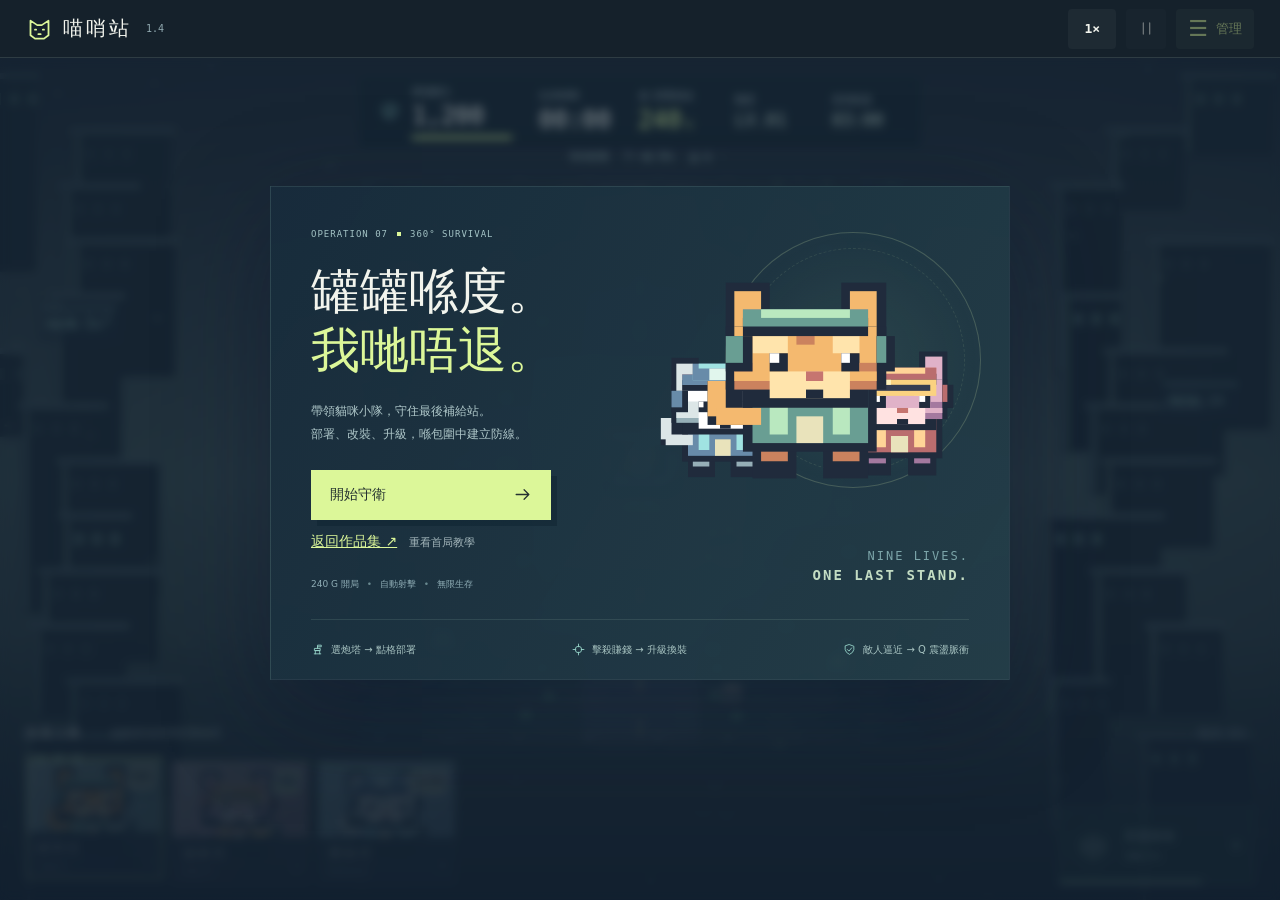
==== commit 6c697b5b: "Release Cat Outpost 1.4.0 guided first game" ====
--- a/index.html
+++ b/index.html
@@ -7,8 +7,8 @@
     <meta name="description" content="喵哨站：360 度貓咪塔防生存遊戲。建造炮塔、改裝武器、守住最後一罐罐罐。" />
     <title>喵哨站 · CAT OUTPOST</title>
     <link rel="icon" type="image/svg+xml" href="data:image/svg+xml,%3Csvg xmlns='http://www.w3.org/2000/svg' viewBox='0 0 48 48'%3E%3Crect width='48' height='48' rx='12' fill='%231b2520'/%3E%3Cpath d='M9 35V11l12 9h6l12-9v24z' fill='%23f5b777'/%3E%3Cpath d='M17 27h4v4h-4m10-4h4v4h-4' fill='%231b2520'/%3E%3C/svg%3E" />
-    <script type="module" crossorigin src="./assets/index-CdiUGqIA.js"></script>
-    <link rel="stylesheet" crossorigin href="./assets/index-JSDxG2cL.css">
+    <script type="module" crossorigin src="./assets/index-CeVaZqVE.js"></script>
+    <link rel="stylesheet" crossorigin href="./assets/index-CGxclBDY.css">
   </head>
   <body><div id="app"></div></body>
 </html>
--- a/assets/index-CGxclBDY.css
+++ b/assets/index-CGxclBDY.css
@@ -0,0 +1 @@
+:root{color-scheme:dark;font-family:PingFang TC,Noto Sans TC,system-ui,sans-serif;color:#f2f4ed;background:#111b24;--ink: #17232e;--panel: #202e3bf5;--line: #d1e7e122;--muted: #a4b6bb;--accent: #dcf799;--cyan: #9ad8cd;--orange: #f6be86;font-synthesis:none;font-variant-numeric:tabular-nums}*{box-sizing:border-box}body{margin:0;min-width:320px;overflow:hidden}button{font:inherit;color:inherit;cursor:pointer;border:0;background:#ffffff0a;min-height:38px;touch-action:manipulation;-webkit-tap-highlight-color:transparent;transition:background .15s,color .15s,transform .15s}button:hover:not(:disabled){background:#ffffff1a}button:disabled{opacity:.4;cursor:default}button:focus-visible,summary:focus-visible,a:focus-visible,canvas:focus-visible{outline:2px solid var(--accent);outline-offset:3px}[hidden]{display:none!important}.icon{width:19px;height:19px;display:inline-block;vertical-align:middle;flex-shrink:0}.icon-button{display:inline-flex;align-items:center;justify-content:center;width:38px;padding:0}kbd{font:10px ui-monospace,monospace;color:var(--muted)}.primary-button{display:flex;align-items:center;justify-content:space-between;gap:15px;color:#243130;background:var(--accent);font-weight:700;min-height:46px;padding:12px 18px}.primary-button:hover:not(:disabled){background:#edffbb}.primary-button .price{color:inherit}.text-button{display:inline-flex;align-items:center;gap:6px;font-size:11px;color:var(--muted);padding:3px 0;min-height:25px;background:none}.text-button .icon{width:13px}.skip-link{position:fixed;top:-100px;left:15px;z-index:30;background:var(--accent);color:var(--ink);padding:12px}.skip-link:focus{top:8px}.dock-button{width:137px;height:123px;position:relative;overflow:hidden;padding:0;text-align:left;background:linear-gradient(120deg,#b8d6d4,#6c918e);color:#f7f7ec;border-top:3px solid #afc5c2;isolation:isolate}.dock-button:before{content:"";position:absolute;inset:0;z-index:-1;background:repeating-linear-gradient(135deg,transparent 0 12px,#ffffff08 12px 13px)}.dock-button:after{content:"";position:absolute;inset:0;box-shadow:inset 0 0 0 1px #e7ffd13b;pointer-events:none}.dock-button:hover:not(:disabled){transform:translateY(-5px);background:linear-gradient(120deg,#cce7df,#759d95)}.unit-rapid{background:linear-gradient(120deg,#d7b7c0,#926b80);border-top-color:#dcc2bd}.unit-heavy{background:linear-gradient(120deg,#a1c7d2,#6685a0);border-top-color:#c2e0df}.dock-button[aria-pressed=true]{border-top-color:var(--accent);transform:translateY(-5px)}.dock-button[aria-pressed=true]:after{box-shadow:inset 0 0 0 2px var(--accent)}.dock-button.unaffordable .dock-cost{color:#fff0d5;background:#574942}.dock-cost{position:absolute;top:5px;right:6px;z-index:2;min-width:28px;text-align:center;color:#25352d;font:700 16px/25px ui-monospace,monospace;background:#f0f5d7;padding:0 6px;clip-path:polygon(4px 0,100% 0,calc(100% - 4px) 100%,0 100%)}.unit-number{position:absolute;left:8px;top:8px;font:700 24px monospace;color:#fcfff94d}.dock-art{width:130px;height:101px;position:absolute;left:2px;top:-3px;image-rendering:pixelated;pointer-events:none}.unit-name{position:absolute;left:0;right:0;bottom:0;padding:8px 10px 7px;background:#1b293be8}.unit-name strong{font-size:14px;display:block;font-weight:600;letter-spacing:1px}.unit-name small{display:block;font-size:8px;color:#adbdc3;margin-top:3px}.dock-button>kbd{position:absolute;bottom:12px;right:10px;color:#a4beb6;font-size:10px}.pulse-button{display:flex;align-items:center;gap:12px;position:relative;min-height:77px;width:195px;border:1px solid #9dc6ac40;background:#1b3238ca;padding:14px;text-align:left;overflow:hidden;opacity:1!important}.pulse-button:after{content:"";position:absolute;height:2px;left:0;width:var(--charge);bottom:0;background:#a0bba9}.pulse-symbol{width:38px;height:38px;display:grid;place-items:center;color:#a6bbb4;border:1px solid #a4c0b830;transform:rotate(45deg)}.pulse-symbol>.icon{transform:rotate(-45deg);width:25px;height:25px}.pulse-button strong{display:block;font-size:12px;letter-spacing:1px;font-weight:500}.pulse-button small{display:block;color:#8fa7a9;font-size:9px;margin-top:5px}.pulse-button kbd{margin-left:auto}.pulse-button.ready{border-color:var(--accent);background:#33473bcc}.pulse-button.ready .pulse-symbol{color:var(--accent);border-color:#daf89988}.pulse-button.ready small{color:#d4eea3}.panel-heading{display:flex;align-items:center;justify-content:space-between;margin-bottom:12px}.eyebrow{font:8px monospace;color:#86a3ac;letter-spacing:1.5px}h2{margin:5px 0 0;font-size:22px;letter-spacing:1px;font-weight:600;text-wrap:balance}h3{margin:0;font-size:14px;font-weight:600}.panel-heading .icon-button{width:29px;min-height:29px;background:none}.count-badge,.level-badge{font:10px monospace;color:#e5efbc;border:1px solid #adc99933;padding:4px 6px;white-space:nowrap}.panel-intro{font-size:12px;color:var(--muted);line-height:1.8;margin:12px 0 17px}.selection-hero,.inspector-hero{display:flex;align-items:center;gap:8px}.tower-art{width:111px;height:86px;flex-shrink:0;image-rendering:pixelated}.selection-hero h3{font-size:20px;margin:5px 0 8px}.price{display:inline-flex;gap:4px;align-items:center;font:11px monospace;color:var(--accent);white-space:nowrap}.price .icon{width:13px;height:13px}.build-selection>p{color:var(--muted);font-size:11px;line-height:1.8;margin:10px 0 0}.tower-stats{display:grid;grid-template-columns:repeat(3,1fr);text-align:center;padding:15px 0;margin:6px 0;border-top:1px solid var(--line);border-bottom:1px solid var(--line)}.tower-stats div+div{border-left:1px solid var(--line)}.tower-stats b{font:22px monospace;display:block}.tower-stats span{font-size:9px;color:var(--muted);margin-top:6px;display:block}.logistics{padding:12px 0;margin-top:16px;border-top:1px solid var(--line)}.logistics>div{display:flex;justify-content:space-between;font-size:11px}.logistics b{color:var(--accent);font:12px monospace}.logistics p{color:var(--muted);font-size:11px;line-height:1.8}.field-tip{display:flex;gap:9px;margin-top:17px;color:#acc7bc}.field-tip p{margin:0;font-size:11px;line-height:1.8}.field-tip>.icon{width:16px;margin-top:2px}.inspector-hero{margin:0 -5px 15px;gap:3px}.inspector-hero h3{display:flex;align-items:center;gap:8px;font-size:16px}.inspector-hero p{font-size:10px;color:#9db6bc;margin:7px 0}.inspector-hero .level-badge{font-size:9px;padding:3px 5px}.tower-health>div:first-child{display:flex;justify-content:space-between;font-size:10px;color:var(--muted)}.tower-health b{font:11px monospace;color:#d3e4d9}.health-track{height:4px;margin-top:7px}.health-track i{background:var(--cyan)}.tower-actions{display:flex;gap:7px;margin-top:12px}.tower-actions button{display:flex;align-items:center;justify-content:center;gap:5px;flex:1;font-size:10px;min-height:40px;padding:7px;background:#cde5dc0d}.tower-actions button:first-child{background:var(--accent);color:#263b35}.tower-actions button:first-child .price{color:inherit}.tower-actions .icon{width:13px}.tower-actions .price{font-size:10px}.upgrade-gain{font-size:9px;color:#92abb1;line-height:1.9;margin:8px 0}.upgrade-gain b{color:#d9efb2}.section-label{display:flex;align-items:center;justify-content:space-between;font-size:12px;margin:21px 0 10px}.section-label span{font-size:9px;color:var(--muted)}.priority-options{display:flex;gap:5px}.priority-options button{flex:1;padding:8px 4px;font-size:10px;background:#15253077}.priority-options button[aria-pressed=true]{background:#c9e7c425;color:var(--accent)}.weapon-grid{display:grid;grid-template-columns:repeat(2,1fr);gap:6px}.weapon-option{display:flex;justify-content:space-between;align-items:center;padding:10px 8px;min-height:44px;border:1px solid transparent}.weapon-option span{font-size:11px}.weapon-option .icon{width:12px;margin-right:5px}.weapon-option small{color:#9aafb2;font:9px monospace}.weapon-option.equipped:disabled,.chassis-option.equipped:disabled{opacity:1;border-color:#9ec8b050;color:#cfeab7;background:#cbe5b40a}.weapon-option.pending,.chassis-option.pending{border-color:var(--accent)}.chassis-details{border-top:1px solid var(--line);margin-top:17px;padding-top:13px}.chassis-details summary{font-size:11px;cursor:pointer;padding:3px 0;min-height:35px}.chassis-details summary span{font-size:9px;color:var(--muted);display:block;margin:6px 0 0 13px}.chassis-options{display:flex;gap:5px;margin-top:11px}.chassis-option{flex:1;padding:9px 4px;border:1px solid transparent}.chassis-option strong{font-weight:500;font-size:10px;display:block}.chassis-option small{color:var(--muted);font-size:9px;display:block;margin-top:5px}.swap-preview{padding:12px;border-left:2px solid var(--accent);background:#b8d8c30b;margin-top:15px}.preview-title{display:flex;align-items:center;justify-content:space-between;font-size:11px}.preview-title .icon-button{width:25px;min-height:25px;background:none}.swap-preview p{color:var(--muted);font-size:11px;line-height:1.7}.comparison{margin:12px 0;font-size:11px}.comparison>div{display:flex;justify-content:space-between;margin:9px 0}.comparison dt{color:#9db4ba}.comparison dd{margin:0;font-family:monospace}.comparison b{color:var(--accent)}.swap-preview .primary-button{width:100%;min-height:40px;font-size:11px;padding:9px 12px}.swap-preview>small{display:block;color:#92aab0;font-size:9px;text-align:center;margin-top:9px}.sell-button{display:flex;align-items:center;width:100%;font-size:10px;background:none;color:#d0aca2;margin-top:16px;padding:7px 4px}.sell-button .icon{width:14px;margin-right:6px}.sell-button span{margin-left:auto;font:11px monospace}.sell-confirm{background:#ccac880a;border-left:2px solid var(--orange);padding:12px;margin-top:16px}.sell-confirm strong{font-size:12px}.sell-confirm p{font-size:11px;color:var(--muted)}.sell-confirm>div{display:flex;gap:6px}.sell-confirm button{flex:1;font-size:10px;padding:8px 6px}.sell-confirm button:first-child{color:#eed2a4}.tech-card{padding:15px 0 17px;border-bottom:1px solid var(--line)}.tech-title{display:flex;align-items:center;gap:10px}.tech-icon{width:34px;height:34px;display:grid;place-items:center;background:#badcbd12;color:#cbe6b1}.tech-title h3{font-size:13px}.tech-title small{font-size:9px;color:var(--muted);display:block;margin-top:4px}.tech-title .level-badge{margin-left:auto}.tech-effect{font:30px monospace;margin:14px 0 10px}.tech-effect span{font-size:13px;margin-left:15px;color:#a0b7ba}.tech-progress{display:flex;gap:4px;margin-bottom:13px}.tech-progress i{flex:1;height:3px;background:#c1e2da18}.tech-progress i.filled{background:var(--accent)}.tech-buy{display:flex;align-items:center;gap:7px;width:100%;font-size:11px;min-height:40px;padding:8px 10px;background:#d3e6b90e}.tech-buy .price{margin-left:auto}.tech-buy>.icon{width:14px}.fine-print{font-size:11px;line-height:1.9;color:#94aeb4}.info-mission{border-left:2px solid #83b6ad;padding:1px 0 1px 12px;margin:20px 0}.info-mission h3{font-size:13px;line-height:1.6}.info-mission p{font-size:11px;line-height:1.9;color:var(--muted);margin:7px 0}.weapon-guide p{display:flex;align-items:flex-start;gap:10px;font-size:11px;line-height:1.8;margin:11px 0}.weapon-guide b{flex-shrink:0;color:var(--cyan);font-weight:500}.weapon-guide span{color:var(--muted)}.enemy-guide p{display:flex;align-items:center;gap:7px;font-size:11px;margin:12px 0}.enemy-guide i{width:6px;height:6px}.enemy-guide span{margin-left:auto;color:var(--muted);font-size:10px}.personal-record{display:flex;justify-content:space-between;border-top:1px solid var(--line);padding-top:15px;margin-top:20px;font-size:10px;color:var(--muted)}.personal-record .icon{width:14px;margin-right:4px}.personal-record b{font:24px monospace;color:var(--accent);text-align:right}.personal-record small{display:block;font:10px system-ui;color:var(--muted);margin-top:6px}.overlay{position:absolute;inset:0;z-index:10;background:#14243377;display:flex;align-items:center;justify-content:center;backdrop-filter:blur(5px);padding:18px 18px 110px}.overlay.hidden{display:none}.intro-card{width:740px;max-width:100%;position:relative;display:grid;grid-template-columns:1fr 1fr;background:linear-gradient(120deg,#182b3bf7,#243e49f2);border:1px solid #c7e1d415;box-shadow:0 30px 100px #0a142d77;padding:42px 40px 0}.intro-copy{z-index:1}.intro-topline{font:9px monospace;letter-spacing:1px;color:#a3c3c5;display:flex;align-items:center;gap:9px}.intro-topline i{width:4px;height:4px;background:var(--accent)}.intro-card h2{font-size:49px;line-height:1.2;font-weight:800;letter-spacing:0;margin:24px 0 19px;white-space:nowrap}.intro-card em{color:var(--accent);font-style:normal}.intro-card p{font-size:12px;line-height:1.9;color:#afc7c9;margin:0 0 24px}.start-button{width:240px;padding:14px 19px;min-height:50px;font-size:14px;box-shadow:6px 6px #0c1e2b66}.intro-footnote{display:block;font-size:9px;color:#90aeb6;margin-top:14px}.intro-footnote i{font-style:normal;margin:0 5px;color:#698990}.intro-art{position:relative;min-width:0;display:flex;align-items:center;justify-content:center}#hero-cat{position:relative;width:335px;height:317px;image-rendering:pixelated;margin-top:-32px;margin-left:8px;z-index:1}.art-ring{position:absolute;width:256px;height:256px;border:1px solid #d9efae33;border-radius:50%;background:radial-gradient(circle,#b4edab12,transparent 70%);top:3px;right:-12px}.art-ring:after{content:"";position:absolute;inset:15px;border:1px dashed #d9efae1a;border-radius:50%}.hero-codename{position:absolute;bottom:5px;right:0;font:12px/1.5 monospace;color:#7ca5a9;letter-spacing:2px;text-align:right}.hero-codename b{color:#c3dcc3;font-size:14px}.intro-bottom{grid-column:1/-1;margin-top:28px;border-top:1px solid #a9cfbd22;padding:20px 0;display:flex;justify-content:space-between;gap:12px;font-size:10px;color:#a8c4c2}.intro-bottom .icon{width:13px;color:var(--cyan);margin-right:4px}#app[data-status=ready] .deployment-bar{opacity:.45;pointer-events:none}#app[data-status=ready] .tactical-actions{opacity:.4;pointer-events:none}#app[data-status=paused] .overlay{pointer-events:none;background:none;backdrop-filter:none;align-items:flex-start;padding-top:103px}.pause-card{pointer-events:auto;display:flex;align-items:center;gap:17px;background:#1c2d3bf0;border-left:3px solid var(--accent);padding:10px 13px;box-shadow:0 8px 20px #14253466}.pause-card h2{font-size:14px;margin:0}.pause-card .primary-button{min-height:34px;font-size:11px;padding:8px 11px}.pause-card :is(.overlay-symbol,.eyebrow,p,small){display:none}.end-card{width:430px;max-width:100%;padding:33px;background:#1e3242f5;border-top:3px solid #e0c893;text-align:center;box-shadow:0 20px 60px #0b172d88}.end-card .overlay-symbol{display:block;color:var(--orange);margin-bottom:13px}.end-card .overlay-symbol>.icon{width:42px;height:42px}.end-card h2{font-size:29px;margin:12px 0}.end-card p{font-size:12px;color:#a8c2c4}.end-stats{display:flex;justify-content:space-between;margin:25px 0;gap:10px}.end-stats span{display:block;font-size:10px;color:#9eb9bf;margin-bottom:8px}.end-stats b{font:25px monospace}.end-record{font-size:11px;color:#d5e5a8;padding:16px 0;border-top:1px solid var(--line)}.end-record .icon{width:14px}.end-card .primary-button{width:100%;margin-bottom:13px}.end-card>small{font-size:9px;color:#8da9b2}.toast{position:absolute;left:50%;bottom:200px;max-width:90%;width:max-content;z-index:11;pointer-events:none;background:#1b3040f2;color:#e7eed8;border-left:3px solid var(--accent);padding:10px 17px;font-size:12px;line-height:1.7;opacity:0;transform:translate(-50%,7px);transition:transform .2s,opacity .2s;box-shadow:0 5px 15px #0d1c2c44}.toast.visible{opacity:1;transform:translate(-50%)}.placement-preview{position:absolute;left:50%;bottom:188px;transform:translate(-50%);z-index:9;display:flex;align-items:center;gap:12px;background:#1b3041f5;border-left:3px solid var(--accent);box-shadow:0 12px 35px #07162b55;padding:12px;width:min(460px,90%)}.placement-preview>div{flex:1}.placement-preview strong{font-size:13px;color:var(--accent);display:block}.placement-preview span{display:block;font-size:10px;color:#b4c9c4;margin-top:5px}.placement-preview .primary-button{font-size:12px;padding:11px 13px}.placement-preview>.icon-button{min-height:44px;width:30px;background:none}.stage:has(.placement-preview:not([hidden])) .toast{bottom:270px}input,select{font:inherit;color:inherit;accent-color:var(--accent)}select{background:#152a36;border:1px solid var(--line);border-radius:4px;padding:8px;max-width:100%;min-height:44px}input:focus-visible,select:focus-visible{outline:2px solid var(--accent);outline-offset:3px}.shell{height:100dvh;max-width:1920px;margin:auto;display:flex;flex-direction:column;overflow:hidden}.topbar{height:58px;padding:0 26px;display:flex;align-items:center;justify-content:space-between;flex-shrink:0;border-bottom:1px solid var(--line);background:#15212b}.brand,.header-actions{display:flex;align-items:center;gap:10px}.brand>.icon{color:var(--accent);width:27px;height:27px}h1{margin:0;font-size:20px;letter-spacing:3px}.version-tag{color:#91a9b0;font:10px monospace;margin-left:4px}.header-actions button{min-height:40px;padding:8px 12px;border-radius:4px}.header-actions .icon-button{padding:0;width:40px}#speed{font:700 13px monospace;min-width:48px}.menu-button{display:flex;align-items:center;gap:8px;font-size:13px;background:#d4edbb16;color:var(--accent)}.menu-button>span{font-size:22px;line-height:1}.stage{flex:1;position:relative;min-height:0;overflow:hidden;isolation:isolate}#battle{display:block;width:100%;height:100%;image-rendering:pixelated;touch-action:none}.scene-vignette{position:absolute;inset:0;pointer-events:none;background:linear-gradient(180deg,#14233155,transparent 25%,transparent 68%,#101d2de0),linear-gradient(90deg,#15233155,transparent 25%,transparent 75%,#15233155)}.battle-hud{position:absolute;left:50%;top:16px;transform:translate(-50%);display:flex;align-items:center;gap:27px;background:#142531bd;border:1px solid #b9e1d315;border-radius:7px;backdrop-filter:blur(7px);padding:10px 20px;pointer-events:none}.battle-hud>div{min-width:70px}.battle-hud>div>span,.hud-base>div>span{display:block;font-size:10px;color:var(--muted);white-space:nowrap;margin-bottom:4px}.battle-hud b{font:24px/1.15 ui-monospace,monospace;white-space:nowrap;display:block}.hud-base{display:flex;align-items:center;gap:10px}.hud-base>.icon{color:var(--cyan);width:24px}.hud-base>div{min-width:100px}.hud-money b{color:var(--accent);display:flex;align-items:baseline;gap:5px}.hud-money b>span{font:inherit}.hud-money .icon{width:12px;height:12px;margin-right:4px}.hud-money small{font-size:10px}.hud-difficulty b,.hud-boss b{font-size:17px;color:#bdd2c6}.base-track,.health-track{height:3px;background:#c1e1d115;margin-top:5px}.base-track i,.health-track i{display:block;height:100%;background:var(--accent);width:100%}.hud-base.critical .base-track i{background:#ef9987}.phase-strip{position:absolute;top:92px;left:50%;transform:translate(-50%);display:flex;gap:14px;align-items:center;font-size:10px;color:#a8c0bb;padding-bottom:8px;pointer-events:none}.phase-strip>i{position:absolute;bottom:0;left:0;height:2px;background:#cde1af}.phase-strip.assault>span:first-child{color:#f4b5a0}.field-enemies{display:flex;gap:4px;align-items:center}.field-enemies .icon{width:12px;height:12px}.field-enemies b{font:11px monospace}.threat{position:absolute;pointer-events:none;display:flex;align-items:center;gap:5px;color:#dbeca5;font:10px monospace;padding:3px 6px;background:#1b2a36a6;border-radius:2px}.threat b{font-weight:400;color:#dee9dc}.threat-n{top:calc(var(--board-y) + 8px);left:calc(var(--board-x) + var(--board-size) / 2);transform:translate(-50%)}.threat-s{top:calc(var(--board-y) + var(--board-size) - 24px);left:calc(var(--board-x) + var(--board-size) / 2);transform:translate(-50%)}.threat-w{left:calc(var(--board-x) + 3px);top:calc(var(--board-y) + var(--board-size) / 2)}.threat-e{left:calc(var(--board-x) + var(--board-size) - 36px);top:calc(var(--board-y) + var(--board-size) / 2)}.deployment-bar{position:absolute;bottom:16px;left:26px;right:26px;z-index:4}.deploy-heading{display:flex;align-items:center;gap:14px;margin-bottom:12px;min-height:24px;font-size:12px}.deploy-heading>span{letter-spacing:2px}.deploy-heading p{margin:0;color:#b5c6c2;font-size:11px;border-left:1px solid var(--line);padding-left:14px}.deploy-heading button{margin-left:auto;gap:7px;min-height:32px;padding:0 8px}.deployment-content,.build-dock{display:flex;gap:9px;align-items:end}.deployment-content{justify-content:space-between}.pulse-button{margin-left:20px;align-self:end}.pulse-button:disabled{color:#95abaa;cursor:default}#management{padding:0;border:1px solid #b7dcc83a;border-top:3px solid var(--accent);border-radius:10px;color:#eef3ea;background:#182c3bd9;backdrop-filter:blur(12px);width:min(1320px,calc(100% - 48px));max-width:none;height:min(850px,calc(100dvh - 48px));max-height:none;overflow:hidden;box-shadow:0 30px 120px #05111d99}#management[open]{display:flex;flex-direction:column}#management::backdrop{background:#07121d66;backdrop-filter:blur(2px)}.management-header{display:flex;align-items:center;gap:18px;flex-shrink:0;padding:20px 25px 16px;border-bottom:1px solid var(--line);background:#1a2d3bc9}.management-header>div:first-child{flex:1;display:flex;align-items:baseline;gap:14px;flex-wrap:wrap}.management-header .eyebrow{width:100%}.management-header h2{font-size:24px;margin:0}.pause-indicator{display:flex;align-items:center;gap:4px;color:var(--cyan);font-size:11px}.pause-indicator .icon{width:12px;height:12px}.menu-wallet{display:flex;align-items:center;gap:6px;color:var(--accent)}.menu-wallet b{font:28px monospace}.menu-wallet span{font-size:11px}.management-header>.icon-button{width:44px;min-height:44px;margin-left:3px}.management-nav{display:flex;gap:6px;padding:9px 25px;flex-shrink:0;border-bottom:1px solid var(--line);background:#172a37b8}.management-nav button{display:flex;align-items:center;justify-content:center;gap:7px;padding:8px 14px;font-size:12px;border-radius:4px;min-height:40px}.management-nav .icon{width:15px;height:15px;color:var(--cyan)}.management-scroll{overflow:auto;overscroll-behavior:contain;flex:1;min-height:0;scrollbar-width:thin;scrollbar-color:#64898b transparent;padding:25px}.management-grid{display:grid;grid-template-columns:minmax(0,1.45fr) minmax(0,1fr) minmax(0,.95fr);gap:25px;align-items:start}.manage-section{min-width:0;scroll-margin-top:18px}.manage-section+.manage-section{border-left:1px solid var(--line);padding-left:25px}.section-heading{margin-bottom:18px}.section-heading h2{font-size:21px;margin-top:6px}.section-heading h2 span{font:10px monospace;margin-left:8px;color:var(--muted)}.tower-picker label{display:block;color:var(--muted);font-size:11px;margin-bottom:7px}.tower-picker select{width:100%;font-size:12px;margin-bottom:18px}.weapon-note{font-size:11px;line-height:1.8;color:#aac4c0;margin:8px 0}.tower-actions button,.priority-options button,.chassis-option,.sell-button,.sell-confirm button,.tech-buy{min-height:44px}.inspector-hero{margin-bottom:12px}.inspector-hero h3{font-size:18px}.tower-stats b{font-size:24px}.tower-stats span{font-size:10px}.tower-health>div:first-child{font-size:11px}.priority-options button{font-size:11px}.weapon-option span{font-size:12px}.weapon-option small{font-size:10px}.chassis-details summary{font-size:12px;min-height:44px}.repair-summary{border-top:1px solid var(--line);padding-top:17px;margin-top:14px}.repair-summary>span{font-size:11px;color:var(--cyan);display:block;margin-bottom:10px}#repair-all{display:flex;align-items:center;gap:7px;padding:10px;font-size:12px;width:100%;border:1px solid var(--line);border-radius:4px}#repair-all b{margin-left:auto;font:11px monospace;color:var(--accent)}.tech-card:first-child{padding-top:0}.tech-title{gap:8px}.tech-title small{font-size:10px;line-height:1.6}.tech-title h3{font-size:14px}.tech-effect{font-size:32px}.tech-buy{font-size:12px}.setting-row{display:flex;align-items:center;justify-content:space-between;gap:12px;padding:13px 0;border-bottom:1px solid var(--line)}.setting-row label{font-size:12px;cursor:pointer}.setting-row small{display:block;color:var(--muted);font-size:10px;line-height:1.7;margin-top:5px}.setting-row select{font-size:12px;padding:8px;flex-shrink:0}.setting-row input[type=checkbox]{width:42px;height:24px;margin:0;cursor:pointer}.setting-volume{margin:16px 0 6px}.setting-volume label{display:flex;justify-content:space-between;font-size:12px}.setting-volume output{font:12px monospace;color:var(--accent)}.setting-volume input{width:100%;min-height:44px;margin:3px 0 0;cursor:pointer}.setting-fullscreen{display:flex;align-items:center;justify-content:center;gap:8px;width:100%;font-size:12px;min-height:44px;margin-top:17px;border:1px solid var(--line)}.handbook{margin-top:20px;border-top:1px solid var(--line)}.handbook summary{font-size:12px;padding:16px 0;cursor:pointer;min-height:44px}.handbook .panel-heading h2{font-size:17px}.handbook .enemy-guide p{flex-wrap:wrap;line-height:1.6}.handbook .enemy-guide span{margin-left:12px}.record-summary{border-top:1px solid var(--line);padding-top:16px;font-size:11px;color:var(--muted);line-height:2}.record-summary .icon{width:14px;height:14px;margin-right:5px}.record-summary b{color:var(--accent);font:19px monospace;margin-left:10px}.record-summary small{display:block;font-size:11px}.restart-area>.sell-button{padding:10px 0;font-size:12px}.management-footer{padding:13px 25px;background:#172a37dc;border-top:1px solid var(--line);display:flex;align-items:center;justify-content:space-between;gap:16px;flex-shrink:0}.management-footer p{color:#b3ccc3;margin:0;font-size:12px;line-height:1.7}.management-footer .primary-button{min-width:160px;font-size:12px;flex-shrink:0}.empty-towers{padding:25px 0;text-align:center}.empty-towers>.icon{width:40px;height:40px;color:var(--cyan);margin-bottom:17px}.empty-towers h3{font-size:17px}.empty-towers p{font-size:12px;color:var(--muted);line-height:1.9;margin:12px 0 20px}.empty-towers button{margin:auto;font-size:12px}.swap-preview small,.upgrade-gain{font-size:10px}@media(min-width:760px)and (max-width:1099px){.management-grid{grid-template-columns:1fr 1fr}#manage-units{grid-column:1/-1;border-bottom:1px solid var(--line);padding-bottom:24px}#manage-tech{border-left:0;padding-left:0}#tower-content,.tower-picker{max-width:600px;margin:auto}}@media(max-width:759px){.topbar{height:52px;padding:0 12px}.brand{gap:6px}.brand>.icon{width:22px;height:22px}h1{font-size:17px;letter-spacing:1px}.version-tag{display:none}.header-actions{gap:4px}.header-actions button{padding:7px 9px;min-height:38px}.header-actions .icon-button{width:36px}.menu-button{font-size:12px;gap:5px}.menu-button>span{font-size:19px}#speed{min-width:39px;font-size:12px}.battle-hud{left:10px;right:10px;top:10px;transform:none;display:grid;grid-template-columns:1fr 1fr 1fr;gap:6px 12px;padding:8px 12px}.battle-hud>div{min-width:0}.battle-hud b{font-size:20px}.battle-hud>div>span,.hud-base>div>span{font-size:9px}.hud-base{gap:6px}.hud-base>.icon{width:17px}.hud-base>div{min-width:66px}.battle-hud .hud-difficulty,.battle-hud .hud-boss{display:flex;align-items:center;gap:7px;padding-top:5px;border-top:1px solid var(--line)}.battle-hud .hud-difficulty{grid-column:1}.battle-hud .hud-boss{grid-column:2/4;justify-content:flex-end}.battle-hud .hud-difficulty>span,.battle-hud .hud-boss>span{margin:0;font-size:9px}.battle-hud .hud-difficulty b,.battle-hud .hud-boss b{font-size:11px}.phase-strip{top:109px;font-size:9px;gap:12px;white-space:nowrap}.deployment-bar{left:12px;right:12px;bottom:calc(12px + env(safe-area-inset-bottom))}.deploy-heading{gap:8px;margin-bottom:9px;font-size:10px}.deploy-heading>span{letter-spacing:1px;white-space:nowrap}.deploy-heading p{font-size:9px;border:0;padding:0;max-width:165px;white-space:nowrap;overflow:hidden;text-overflow:ellipsis}.deploy-heading button{font-size:10px;padding:0}.deploy-heading kbd{display:none}.deployment-content{gap:8px}.build-dock{flex:1;min-width:0;gap:5px}.dock-button{flex:1;min-width:0;width:auto;height:106px}.dock-art{width:115px;height:89px;left:50%;transform:translate(-50%);top:-9px}.dock-cost{font-size:13px;top:3px;right:3px;padding:0 4px;min-width:24px;line-height:22px}.unit-number{left:5px;top:5px;font-size:17px}.unit-name{padding:6px 5px}.unit-name strong{font-size:11px;letter-spacing:0}.unit-name small{font-size:8px;margin-top:4px}.dock-button>kbd{display:none}.pulse-button{width:77px;min-height:76px;margin:0;padding:8px 5px;flex-direction:column;justify-content:center;gap:5px}.pulse-symbol{width:22px;height:22px;border:0}.pulse-symbol>.icon{width:22px;height:22px}.pulse-button strong{font-size:10px;letter-spacing:0}.pulse-button small{font-size:9px;margin-top:3px;text-align:center}.pulse-button kbd{display:none}#management{width:100%;height:100dvh;max-height:100dvh;border-radius:0;border-left:0;border-right:0;margin:0}.management-header{padding:calc(12px + env(safe-area-inset-top)) 14px 12px;gap:7px}.management-header>div:first-child{gap:6px}.management-header .eyebrow{font-size:7px}.management-header h2{font-size:20px}.pause-indicator{font-size:10px}.menu-wallet{gap:3px}.menu-wallet>.icon{width:14px}.menu-wallet b{font-size:23px}.management-header>.icon-button{width:38px;min-height:44px;flex-shrink:0}.management-nav{padding:7px 12px;gap:4px}.management-nav button{padding:8px 5px;font-size:11px;flex:1;gap:5px;min-height:44px}.management-nav .icon{width:14px;height:14px}.management-scroll{padding:20px 17px}.management-grid{display:flex;flex-direction:column;gap:28px}.manage-section{width:100%}.manage-section+.manage-section{border-left:0;padding-left:0;padding-top:25px;border-top:1px solid var(--line)}.section-heading h2{font-size:20px}.management-footer{padding:10px 12px calc(10px + env(safe-area-inset-bottom));gap:9px}.management-footer p{font-size:10px;flex:1}.management-footer .primary-button{min-width:119px;padding:10px;font-size:11px;gap:5px;min-height:44px}.management-footer .primary-button .icon{width:15px}.toast{bottom:166px;padding:8px 11px;font-size:10px}.placement-preview{bottom:calc(153px + env(safe-area-inset-bottom));width:calc(100% - 24px);padding:10px;gap:7px}.placement-preview strong{font-size:12px}.placement-preview span{font-size:10px}.placement-preview .primary-button{padding:10px;font-size:11px;min-height:44px}.stage:has(.placement-preview:not([hidden])) .toast{bottom:235px}.overlay{padding:20px 16px 120px}.intro-card{width:370px;grid-template-columns:1fr;padding:23px 23px 0;overflow:hidden}.intro-copy{position:relative}.intro-topline{font-size:8px;gap:6px;letter-spacing:.5px}.intro-card h2{font-size:39px;line-height:1.15;margin:140px 0 15px}.intro-card p{font-size:11px;margin-bottom:20px}.intro-art{position:absolute;top:32px;right:12px;width:150px;height:142px;pointer-events:none}#hero-cat{width:150px;height:142px;margin:0}.art-ring{width:150px;height:150px;top:-8px;right:-13px}.hero-codename{display:none}.start-button{width:100%;min-height:47px;font-size:13px}.intro-footnote{font-size:8px;margin-top:12px}.intro-bottom{margin-top:18px;padding:14px 0;font-size:8px;display:grid;gap:8px}.intro-bottom .icon{width:12px}.pause-card{padding:9px 11px;gap:12px}.pause-card h2{font-size:12px}.pause-card .primary-button{min-height:38px;font-size:11px}.end-card{padding:25px}.end-card h2{font-size:25px}.end-stats b{font-size:22px}}@media(max-width:360px){.topbar{padding:0 10px}h1{font-size:16px}.battle-hud{gap:8px;padding:9px}.battle-hud b{font-size:18px}.hud-base>.icon{display:none}.hud-base>div{min-width:65px}.pulse-button{width:68px}.dock-art{width:102px;height:79px;top:-1px}.unit-name strong{font-size:10px}.unit-name small{font-size:7px}.deploy-heading p{max-width:137px}.intro-card h2{font-size:34px;margin-top:130px}.intro-art,#hero-cat{width:140px;height:132px}.intro-topline{font-size:7px}.pause-indicator{width:100%}.management-header .eyebrow{display:none}}@media(max-height:700px)and (max-width:759px){.intro-card{padding-top:18px}.intro-card h2{font-size:32px;margin-top:130px}.intro-card p{font-size:10px;margin-bottom:15px}.intro-art{width:140px;height:132px;right:6px;top:23px}#hero-cat{width:140px;height:132px}.art-ring{width:120px;height:120px}.intro-bottom{margin-top:15px;padding:12px 0}}:root[data-motion=on] *,:root[data-motion=on] *:before,:root[data-motion=on] *:after{animation:none!important;transition:none!important;scroll-behavior:auto!important}@media(prefers-reduced-motion:reduce){:root:not([data-motion=off]) *,:root:not([data-motion=off]) *:before,:root:not([data-motion=off]) *:after{animation:none!important;transition:none!important;scroll-behavior:auto!important}}.tutorial-hint{position:fixed;z-index:12;top:65px;left:50%;transform:translate(-50%);width:max-content;max-width:calc(100% - 24px);display:flex;gap:10px;flex-wrap:wrap;align-items:center;padding:10px 14px;background:#202e3bf5;border:1px solid var(--accent);box-shadow:0 6px 24px #0005;font-size:13px}.tutorial-hint button{min-height:44px;padding:7px;font-size:12px}#tutorial-dialog{width:min(480px,calc(100% - 24px));max-height:85dvh;overflow:auto;padding:26px;border:1px solid #9ad8cd;border-radius:12px;background:#202e3b;color:#f2f4ed}#tutorial-dialog::backdrop{background:#081119b0}#tutorial-dialog p{line-height:1.8;font-size:16px}.tutorial-actions{display:grid;gap:12px}.tutorial-actions button{min-height:44px}.portfolio-return{display:inline-flex;min-height:44px;align-items:center;color:#dcf799;font-size:14px}.intro-copy .portfolio-return{margin-right:12px}.cost-explanation{display:block;color:#f6be86;font-size:12px;line-height:1.6}.cost-explanation:empty{display:none}.boss-soon{color:#f6be86;border-bottom:2px solid currentColor}@media(max-width:600px){.tutorial-hint{top:60px;gap:4px;padding:7px 10px}.tutorial-hint span{flex-basis:100%}}
